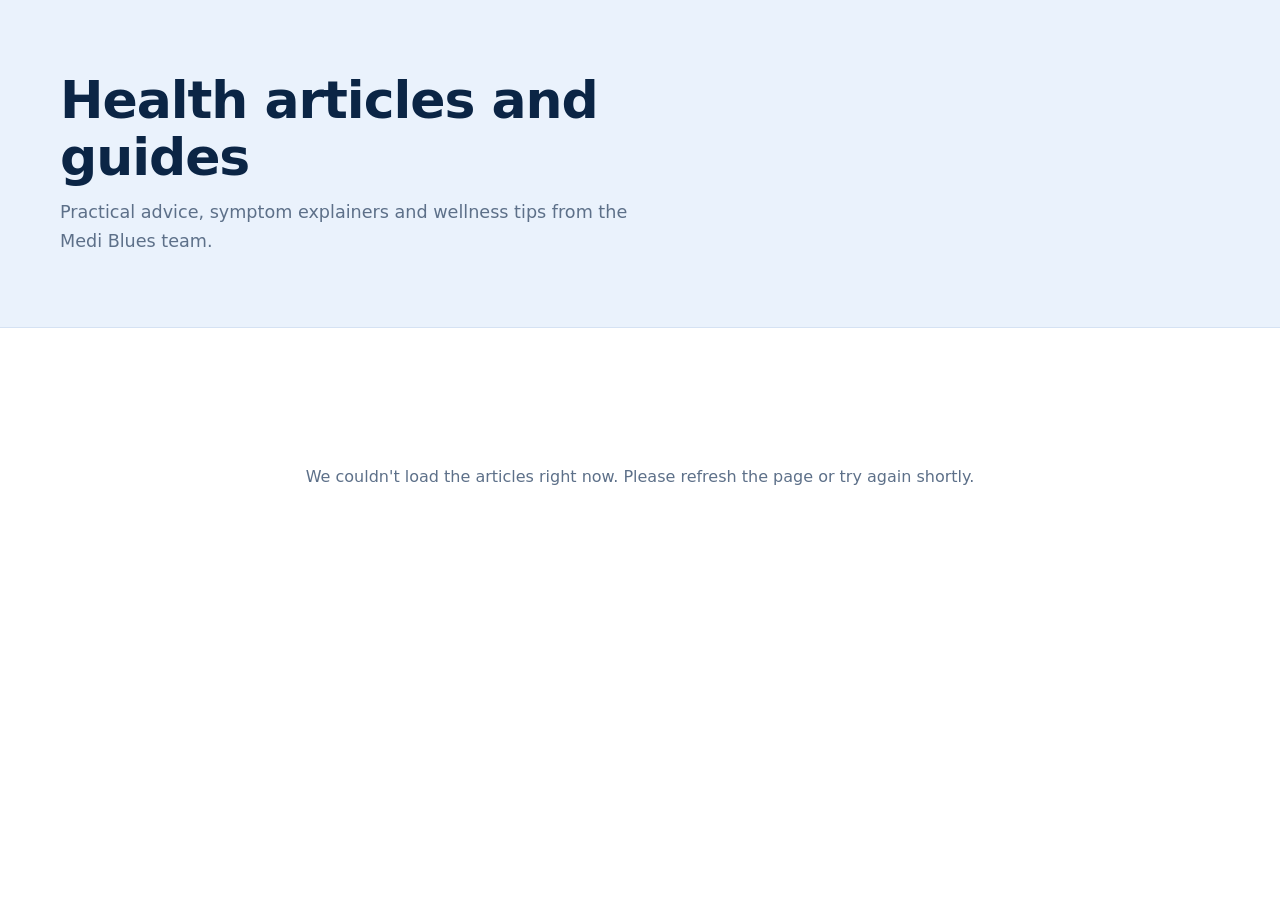
==== index.html @ 7e325fd8 "Rename index[1].html to index.html" ====
<!DOCTYPE html>
<html lang="en">
<head>
<meta charset="utf-8">
<meta name="viewport" content="width=device-width, initial-scale=1">
<title>Health Blog & Articles | Medi Blues</title>
<meta name="description" content="Health articles, medical tips and wellness guides from Medi Blues.">
<style>
  /* =====================================================================
     BRAND TOKENS - replace with the exact Medi Blues website colours.
     Everything on the page reads from these variables.
     ===================================================================== */
  :root {
    --mb-primary:      #1b5fc1;  /* main brand colour (links, tags, hover) */
    --mb-primary-dark: #134a9c;  /* darker shade of primary */
    --mb-heading:      #0b2545;  /* headings */
    --mb-text:         #23364d;  /* body text */
    --mb-muted:        #5d7089;  /* secondary text */
    --mb-tint:         #eaf2fc;  /* light background band, tag background */
    --mb-line:         #d5e2f3;  /* borders */
    --mb-accent:       #0f9d8a;  /* buttons */
    --mb-accent-dark:  #0b7d6d;
    --mb-radius: 14px;
    --mb-max: 1160px;
  }

  *, *::before, *::after { box-sizing: border-box; }
  body { margin: 0; font-family: system-ui, "Segoe UI", sans-serif; line-height: 1.6; }

  .mb-blog { color: var(--mb-text); font-family: inherit; }
  .mb-blog :focus-visible { outline: 3px solid var(--mb-accent); outline-offset: 3px; border-radius: 4px; }
  .mb-wrap { width: min(100% - 2.5rem, var(--mb-max)); margin-inline: auto; }

  .mb-hero { background: var(--mb-tint); border-bottom: 1px solid var(--mb-line); padding: clamp(2.5rem, 6vw, 4.5rem) 0; }
  .mb-hero h1 { margin: 0 0 .75rem; font-size: clamp(2rem, 5vw, 3.25rem); line-height: 1.1; color: var(--mb-heading); letter-spacing: -.02em; max-width: 18ch; }
  .mb-hero p { margin: 0; max-width: 52ch; color: var(--mb-muted); font-size: 1.1rem; }

  .mb-list { padding: clamp(2.5rem, 6vw, 4.5rem) 0; }
  .mb-grid { display: grid; gap: 1.75rem; grid-template-columns: repeat(3, 1fr); }

  .mb-card { position: relative; display: flex; flex-direction: column; background: #fff; border: 1px solid var(--mb-line);
             border-radius: var(--mb-radius); overflow: hidden; transition: border-color .15s, box-shadow .15s; }
  .mb-card:hover, .mb-card:focus-within { border-color: var(--mb-primary); box-shadow: 0 10px 28px rgba(27, 95, 193, .12); }
  .mb-media { aspect-ratio: 16 / 10; background: var(--mb-tint); overflow: hidden; }
  .mb-media img { width: 100%; height: 100%; object-fit: cover; display: block; }
  .mb-ph { width: 100%; height: 100%; background: linear-gradient(135deg, var(--mb-primary), var(--mb-primary-dark)); }
  .mb-body { display: flex; flex-direction: column; gap: .6rem; padding: 1.25rem 1.35rem 1.5rem; flex: 1; }
  .mb-meta { display: flex; flex-wrap: wrap; align-items: center; gap: .6rem; font-size: .85rem; color: var(--mb-muted); }
  .mb-tag { font-weight: 600; color: var(--mb-primary-dark); background: var(--mb-tint); padding: .2rem .7rem; border-radius: 999px; }
  .mb-card h2 { margin: 0; font-size: 1.2rem; line-height: 1.3; color: var(--mb-heading); }
  .mb-card p { margin: 0; color: var(--mb-muted); font-size: .97rem; display: -webkit-box; -webkit-line-clamp: 3; -webkit-box-orient: vertical; overflow: hidden; }
  .mb-read { margin-top: auto; padding-top: .5rem; font-weight: 600; color: var(--mb-primary); text-decoration: none; }
  .mb-read::after { content: ""; position: absolute; inset: 0; } /* whole card is clickable */
  .mb-read:hover { text-decoration: underline; }

  .mb-more { text-align: center; margin-top: 2.5rem; }
  .mb-btn { display: inline-block; padding: .75rem 1.6rem; border: 0; border-radius: 999px; background: var(--mb-accent); color: #fff;
            font: inherit; font-weight: 600; cursor: pointer; transition: background .15s; }
  .mb-btn:hover { background: var(--mb-accent-dark); }
  .mb-status { text-align: center; color: var(--mb-muted); padding: 3rem 0; }

  .mb-skel { border-radius: var(--mb-radius); height: 340px; background: linear-gradient(90deg, var(--mb-tint), #f6faff, var(--mb-tint)); background-size: 200% 100%; animation: mb-shimmer 1.4s infinite linear; }
  @keyframes mb-shimmer { to { background-position: -200% 0; } }

  @media (max-width: 960px) { .mb-grid { grid-template-columns: repeat(2, 1fr); } }
  @media (max-width: 600px) { .mb-grid { grid-template-columns: 1fr; } }
  @media (prefers-reduced-motion: reduce) { .mb-skel { animation: none; } .mb-card, .mb-btn { transition: none; } }
</style>
</head>
<body>

<!-- Site header goes here if you include one -->

<main class="mb-blog">
  <section class="mb-hero">
    <div class="mb-wrap">
      <h1>Health articles and guides</h1>
      <p>Practical advice, symptom explainers and wellness tips from the Medi Blues team.</p>
    </div>
  </section>

  <section class="mb-list" aria-label="Articles">
    <div class="mb-wrap">
      <div class="mb-grid" id="mb-grid" aria-live="polite"></div>
      <p class="mb-status" id="mb-status" hidden></p>
      <div class="mb-more" id="mb-more" hidden>
        <button class="mb-btn" id="mb-more-btn" type="button">Load more articles</button>
      </div>
    </div>
  </section>
</main>

<!-- Site footer goes here if you include one -->

<script>
(() => {
  /* ---------- Config ---------- */
  const DATA_URL    = "posts.json";            // edited from /admin/ - do not edit by hand
  const ARTICLE_URL = "article.html?post=";    // page that shows one article (not built yet)
  const PAGE_SIZE   = 9;

  const grid = document.getElementById("mb-grid");
  const status = document.getElementById("mb-status");
  const more = document.getElementById("mb-more");
  const moreBtn = document.getElementById("mb-more-btn");
  let posts = [], shown = 0;

  const esc = s => String(s ?? "").replace(/[&<>"']/g, c => ({ "&": "&amp;", "<": "&lt;", ">": "&gt;", '"': "&quot;", "'": "&#39;" }[c]));
  const slugify = s => String(s).toLowerCase().normalize("NFKD").replace(/[^\w\s-]/g, "").trim().replace(/[\s_]+/g, "-").replace(/-+/g, "-");
  const fmtDate = v => { const d = new Date(v); return isNaN(d) ? "" : d.toLocaleDateString("en-IN", { day: "numeric", month: "short", year: "numeric" }); };

  const card = p => `
    <article class="mb-card">
      <div class="mb-media">${p.image
        ? `<img src="${esc(p.image)}" alt="${esc(p.image_alt || "")}" loading="lazy">`
        : `<div class="mb-ph" aria-hidden="true"></div>`}</div>
      <div class="mb-body">
        <div class="mb-meta">
          <span class="mb-tag">${esc(p.category)}</span>
          <time datetime="${esc(p.date)}">${fmtDate(p.date)}</time>
        </div>
        <h2>${esc(p.title)}</h2>
        <p>${esc(p.excerpt)}</p>
        <a class="mb-read" href="${ARTICLE_URL}${encodeURIComponent(slugify(p.title))}" aria-label="Read article: ${esc(p.title)}">Read article</a>
      </div>
    </article>`;

  function render() {
    const next = posts.slice(shown, shown + PAGE_SIZE);
    grid.insertAdjacentHTML("beforeend", next.map(card).join(""));
    shown += next.length;
    more.hidden = shown >= posts.length;
  }

  async function init() {
    grid.innerHTML = '<div class="mb-skel"></div>'.repeat(6);
    try {
      const res = await fetch(DATA_URL, { cache: "no-cache" });
      if (!res.ok) throw new Error(res.status);
      const data = await res.json();
      const now = Date.now();
      posts = (data.posts || [])
        .filter(p => p.published !== false && (!p.date || new Date(p.date) <= now))
        .sort((a, b) => new Date(b.date) - new Date(a.date));
      grid.innerHTML = "";
      if (!posts.length) { status.textContent = "No articles yet. Please check back soon."; status.hidden = false; return; }
      render();
    } catch (e) {
      grid.innerHTML = "";
      status.textContent = "We couldn't load the articles right now. Please refresh the page or try again shortly.";
      status.hidden = false;
    }
  }

  moreBtn.addEventListener("click", render);
  init();
})();
</script>
</body>
</html>
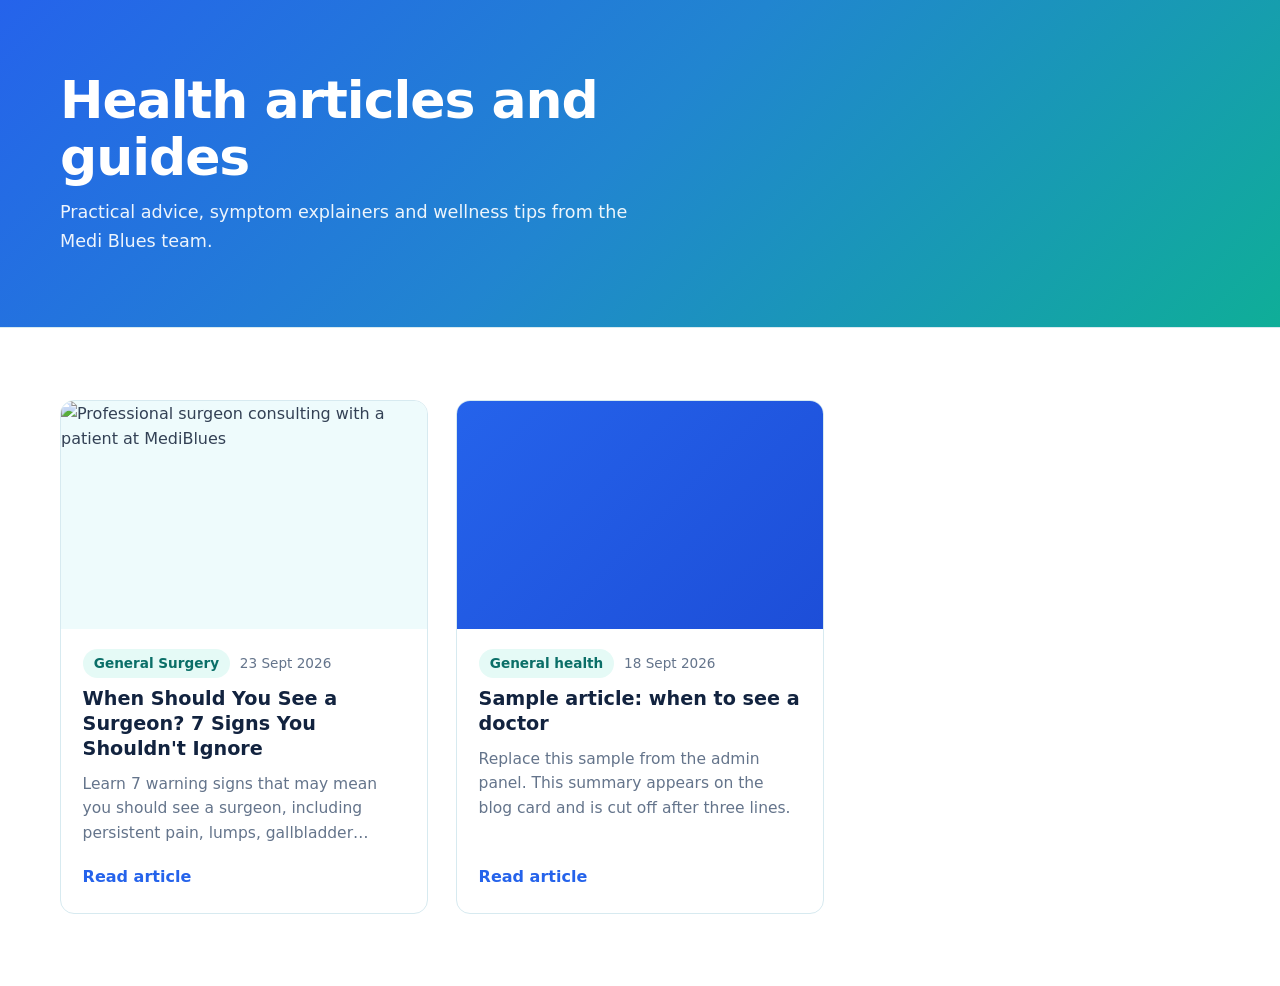
==== commit 9f6e6ffe: "Match blog colors to Medi Blues brand palette" ====
--- a/index.html
+++ b/index.html
@@ -11,15 +11,15 @@
      Everything on the page reads from these variables.
      ===================================================================== */
   :root {
-    --mb-primary:      #1b5fc1;  /* main brand colour (links, tags, hover) */
-    --mb-primary-dark: #134a9c;  /* darker shade of primary */
-    --mb-heading:      #0b2545;  /* headings */
-    --mb-text:         #23364d;  /* body text */
-    --mb-muted:        #5d7089;  /* secondary text */
-    --mb-tint:         #eaf2fc;  /* light background band, tag background */
-    --mb-line:         #d5e2f3;  /* borders */
-    --mb-accent:       #0f9d8a;  /* buttons */
-    --mb-accent-dark:  #0b7d6d;
+    --mb-primary:      #2563eb;  /* main brand colour (links, tags, hover) */
+    --mb-primary-dark: #1d4ed8;  /* darker shade of primary */
+    --mb-heading:      #12233f;  /* headings */
+    --mb-text:         #334155;  /* body text */
+    --mb-muted:        #64748b;  /* secondary text */
+    --mb-tint:         #eefbfc;  /* light background band, tag background */
+    --mb-line:         #d7eaf0;  /* borders */
+    --mb-accent:       #10b981;  /* buttons */
+    --mb-accent-dark:  #0f8f70;
     --mb-radius: 14px;
     --mb-max: 1160px;
   }
@@ -31,22 +31,22 @@
   .mb-blog :focus-visible { outline: 3px solid var(--mb-accent); outline-offset: 3px; border-radius: 4px; }
   .mb-wrap { width: min(100% - 2.5rem, var(--mb-max)); margin-inline: auto; }
 
-  .mb-hero { background: var(--mb-tint); border-bottom: 1px solid var(--mb-line); padding: clamp(2.5rem, 6vw, 4.5rem) 0; }
-  .mb-hero h1 { margin: 0 0 .75rem; font-size: clamp(2rem, 5vw, 3.25rem); line-height: 1.1; color: var(--mb-heading); letter-spacing: -.02em; max-width: 18ch; }
-  .mb-hero p { margin: 0; max-width: 52ch; color: var(--mb-muted); font-size: 1.1rem; }
+  .mb-hero { background: linear-gradient(135deg, #2563eb 0%, #2185d0 48%, #0fae98 100%); border-bottom: 1px solid var(--mb-line); padding: clamp(2.5rem, 6vw, 4.5rem) 0; }
+  .mb-hero h1 { margin: 0 0 .75rem; font-size: clamp(2rem, 5vw, 3.25rem); line-height: 1.1; color: #fff; letter-spacing: -.02em; max-width: 18ch; }
+  .mb-hero p { margin: 0; max-width: 52ch; color: rgba(255,255,255,.92); font-size: 1.1rem; }
 
   .mb-list { padding: clamp(2.5rem, 6vw, 4.5rem) 0; }
   .mb-grid { display: grid; gap: 1.75rem; grid-template-columns: repeat(3, 1fr); }
 
   .mb-card { position: relative; display: flex; flex-direction: column; background: #fff; border: 1px solid var(--mb-line);
              border-radius: var(--mb-radius); overflow: hidden; transition: border-color .15s, box-shadow .15s; }
-  .mb-card:hover, .mb-card:focus-within { border-color: var(--mb-primary); box-shadow: 0 10px 28px rgba(27, 95, 193, .12); }
+  .mb-card:hover, .mb-card:focus-within { border-color: var(--mb-primary); box-shadow: 0 10px 28px rgba(37, 99, 235, .14); }
   .mb-media { aspect-ratio: 16 / 10; background: var(--mb-tint); overflow: hidden; }
   .mb-media img { width: 100%; height: 100%; object-fit: cover; display: block; }
   .mb-ph { width: 100%; height: 100%; background: linear-gradient(135deg, var(--mb-primary), var(--mb-primary-dark)); }
   .mb-body { display: flex; flex-direction: column; gap: .6rem; padding: 1.25rem 1.35rem 1.5rem; flex: 1; }
   .mb-meta { display: flex; flex-wrap: wrap; align-items: center; gap: .6rem; font-size: .85rem; color: var(--mb-muted); }
-  .mb-tag { font-weight: 600; color: var(--mb-primary-dark); background: var(--mb-tint); padding: .2rem .7rem; border-radius: 999px; }
+  .mb-tag { font-weight: 600; color: #0b6f68; background: #e5faf6; padding: .2rem .7rem; border-radius: 999px; }
   .mb-card h2 { margin: 0; font-size: 1.2rem; line-height: 1.3; color: var(--mb-heading); }
   .mb-card p { margin: 0; color: var(--mb-muted); font-size: .97rem; display: -webkit-box; -webkit-line-clamp: 3; -webkit-box-orient: vertical; overflow: hidden; }
   .mb-read { margin-top: auto; padding-top: .5rem; font-weight: 600; color: var(--mb-primary); text-decoration: none; }
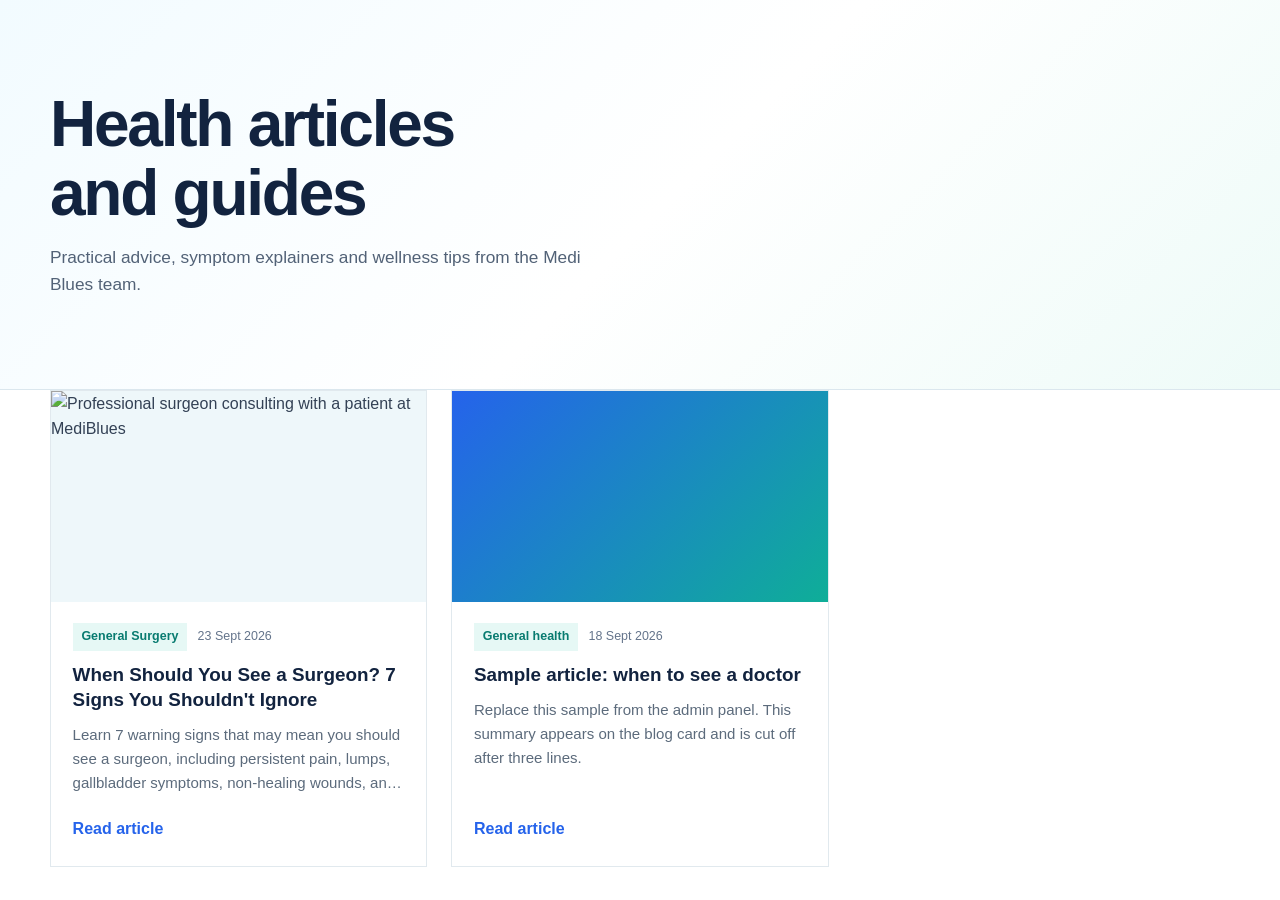
==== commit 5e3e784a: "Redesign blog listing with Medi Blues healthcare UX" ====
--- a/index.html
+++ b/index.html
@@ -6,65 +6,79 @@
 <title>Health Blog & Articles | Medi Blues</title>
 <meta name="description" content="Health articles, medical tips and wellness guides from Medi Blues.">
 <style>
-  /* =====================================================================
-     BRAND TOKENS - replace with the exact Medi Blues website colours.
-     Everything on the page reads from these variables.
-     ===================================================================== */
-  :root {
-    --mb-primary:      #2563eb;  /* main brand colour (links, tags, hover) */
-    --mb-primary-dark: #1d4ed8;  /* darker shade of primary */
-    --mb-heading:      #12233f;  /* headings */
-    --mb-text:         #334155;  /* body text */
-    --mb-muted:        #64748b;  /* secondary text */
-    --mb-tint:         #eefbfc;  /* light background band, tag background */
-    --mb-line:         #d7eaf0;  /* borders */
-    --mb-accent:       #10b981;  /* buttons */
-    --mb-accent-dark:  #0f8f70;
-    --mb-radius: 14px;
-    --mb-max: 1160px;
-  }
-
-  *, *::before, *::after { box-sizing: border-box; }
-  body { margin: 0; font-family: system-ui, "Segoe UI", sans-serif; line-height: 1.6; }
-
-  .mb-blog { color: var(--mb-text); font-family: inherit; }
-  .mb-blog :focus-visible { outline: 3px solid var(--mb-accent); outline-offset: 3px; border-radius: 4px; }
-  .mb-wrap { width: min(100% - 2.5rem, var(--mb-max)); margin-inline: auto; }
-
-  .mb-hero { background: linear-gradient(135deg, #2563eb 0%, #2185d0 48%, #0fae98 100%); border-bottom: 1px solid var(--mb-line); padding: clamp(2.5rem, 6vw, 4.5rem) 0; }
-  .mb-hero h1 { margin: 0 0 .75rem; font-size: clamp(2rem, 5vw, 3.25rem); line-height: 1.1; color: #fff; letter-spacing: -.02em; max-width: 18ch; }
-  .mb-hero p { margin: 0; max-width: 52ch; color: rgba(255,255,255,.92); font-size: 1.1rem; }
-
-  .mb-list { padding: clamp(2.5rem, 6vw, 4.5rem) 0; }
-  .mb-grid { display: grid; gap: 1.75rem; grid-template-columns: repeat(3, 1fr); }
-
-  .mb-card { position: relative; display: flex; flex-direction: column; background: #fff; border: 1px solid var(--mb-line);
-             border-radius: var(--mb-radius); overflow: hidden; transition: border-color .15s, box-shadow .15s; }
-  .mb-card:hover, .mb-card:focus-within { border-color: var(--mb-primary); box-shadow: 0 10px 28px rgba(37, 99, 235, .14); }
-  .mb-media { aspect-ratio: 16 / 10; background: var(--mb-tint); overflow: hidden; }
-  .mb-media img { width: 100%; height: 100%; object-fit: cover; display: block; }
-  .mb-ph { width: 100%; height: 100%; background: linear-gradient(135deg, var(--mb-primary), var(--mb-primary-dark)); }
-  .mb-body { display: flex; flex-direction: column; gap: .6rem; padding: 1.25rem 1.35rem 1.5rem; flex: 1; }
-  .mb-meta { display: flex; flex-wrap: wrap; align-items: center; gap: .6rem; font-size: .85rem; color: var(--mb-muted); }
-  .mb-tag { font-weight: 600; color: #0b6f68; background: #e5faf6; padding: .2rem .7rem; border-radius: 999px; }
-  .mb-card h2 { margin: 0; font-size: 1.2rem; line-height: 1.3; color: var(--mb-heading); }
-  .mb-card p { margin: 0; color: var(--mb-muted); font-size: .97rem; display: -webkit-box; -webkit-line-clamp: 3; -webkit-box-orient: vertical; overflow: hidden; }
-  .mb-read { margin-top: auto; padding-top: .5rem; font-weight: 600; color: var(--mb-primary); text-decoration: none; }
-  .mb-read::after { content: ""; position: absolute; inset: 0; } /* whole card is clickable */
-  .mb-read:hover { text-decoration: underline; }
-
-  .mb-more { text-align: center; margin-top: 2.5rem; }
-  .mb-btn { display: inline-block; padding: .75rem 1.6rem; border: 0; border-radius: 999px; background: var(--mb-accent); color: #fff;
-            font: inherit; font-weight: 600; cursor: pointer; transition: background .15s; }
-  .mb-btn:hover { background: var(--mb-accent-dark); }
-  .mb-status { text-align: center; color: var(--mb-muted); padding: 3rem 0; }
-
-  .mb-skel { border-radius: var(--mb-radius); height: 340px; background: linear-gradient(90deg, var(--mb-tint), #f6faff, var(--mb-tint)); background-size: 200% 100%; animation: mb-shimmer 1.4s infinite linear; }
-  @keyframes mb-shimmer { to { background-position: -200% 0; } }
-
-  @media (max-width: 960px) { .mb-grid { grid-template-columns: repeat(2, 1fr); } }
-  @media (max-width: 600px) { .mb-grid { grid-template-columns: 1fr; } }
-  @media (prefers-reduced-motion: reduce) { .mb-skel { animation: none; } .mb-card, .mb-btn { transition: none; } }
+:root{
+  --mb-primary:#2563eb;--mb-primary-dark:#1d4ed8;--mb-teal:#0fae98;
+  --mb-heading:#12233f;--mb-text:#334155;--mb-muted:#64748b;
+  --mb-tint:#f3fafc;--mb-line:#dbe7ee;--mb-accent:#10b981;
+  --mb-max:1180px;--mb-radius:8px;
+}
+*,*::before,*::after{box-sizing:border-box}
+html{scroll-behavior:smooth}
+body{margin:0;font-family:Arial,"Segoe UI",sans-serif;line-height:1.6;color:var(--mb-text);background:#fff}
+.mb-blog{min-height:100vh}
+.mb-wrap{width:min(100% - 2rem,var(--mb-max));margin-inline:auto}
+.mb-header{position:sticky;top:0;z-index:20;background:#fff;border-bottom:1px solid #e6edf2}
+.mb-header-inner{min-height:76px;display:flex;align-items:center;justify-content:space-between;gap:2rem}
+.mb-brand{display:flex;align-items:center;gap:.75rem;text-decoration:none;color:var(--mb-heading)}
+.mb-brand-mark{width:42px;height:42px;border-radius:5px;background:linear-gradient(135deg,var(--mb-primary),var(--mb-teal));display:grid;place-items:center;color:#fff;font-size:1rem;font-weight:800}
+.mb-brand-name{font-size:1.18rem;font-weight:800;letter-spacing:.02em}
+.mb-brand-tag{display:block;font-size:.55rem;letter-spacing:.16em;color:var(--mb-teal);font-weight:700;margin-top:-2px}
+.mb-nav{display:flex;align-items:center;gap:1.7rem}
+.mb-nav a{color:#172033;text-decoration:none;font-weight:600;font-size:.94rem}
+.mb-nav a:hover{color:var(--mb-primary)}
+.mb-appointment{background:var(--mb-primary);color:#fff!important;padding:.72rem 1.15rem;border-radius:4px;box-shadow:0 5px 14px rgba(37,99,235,.18)}
+.mb-menu{display:none;border:0;background:none;font-size:1.5rem;color:var(--mb-heading)}
+.mb-hero{background:linear-gradient(135deg,#f2fbff 0%,#fff 52%,#eefbf8 100%);border-bottom:1px solid var(--mb-line);padding:clamp(3.5rem,7vw,6.5rem) 0}
+.mb-hero-grid{display:grid;grid-template-columns:1.1fr .9fr;gap:4rem;align-items:center}
+.mb-eyebrow{display:inline-block;color:var(--mb-primary);font-weight:800;font-size:.78rem;letter-spacing:.12em;text-transform:uppercase;margin-bottom:1rem}
+.mb-hero h1{margin:0 0 1rem;font-size:clamp(2.4rem,5vw,4.2rem);line-height:1.08;color:var(--mb-heading);letter-spacing:-.035em;max-width:14ch}
+.mb-hero p{margin:0;max-width:58ch;color:#526277;font-size:1.08rem}
+.mb-search-panel{background:#fff;border:1px solid var(--mb-line);padding:1.35rem;box-shadow:0 16px 40px rgba(24,65,90,.09)}
+.mb-search-title{font-size:1rem;font-weight:800;color:var(--mb-heading);margin-bottom:.7rem}
+.mb-search-box{display:flex;align-items:center;border:1px solid #cbd8e1;min-height:50px;padding:0 .9rem;color:#7a8998}
+.mb-search-icon{font-size:1.15rem;margin-right:.6rem}
+.mb-search-text{font-size:.94rem}
+.mb-search-links{display:flex;flex-wrap:wrap;gap:.6rem;margin-top:.9rem}
+.mb-search-links span{font-size:.78rem;color:var(--mb-primary);background:#eef5ff;padding:.35rem .55rem}
+.mb-content{padding:4rem 0 5rem}
+.mb-section-head{display:flex;align-items:end;justify-content:space-between;gap:1rem;margin-bottom:1.5rem}
+.mb-section-kicker{color:var(--mb-teal);font-weight:800;font-size:.75rem;text-transform:uppercase;letter-spacing:.1em}
+.mb-section-title{margin:.2rem 0 0;color:var(--mb-heading);font-size:1.8rem;line-height:1.2}
+.mb-grid{display:grid;grid-template-columns:repeat(3,1fr);gap:1.5rem}
+.mb-card{position:relative;display:flex;flex-direction:column;background:#fff;border:1px solid #e1e9ee;overflow:hidden;transition:transform .18s,box-shadow .18s,border-color .18s}
+.mb-card:hover,.mb-card:focus-within{transform:translateY(-3px);border-color:#b9d3e5;box-shadow:0 12px 30px rgba(24,65,90,.10)}
+.mb-media{aspect-ratio:16/9;background:#eef7fa;overflow:hidden}
+.mb-media img{width:100%;height:100%;object-fit:cover;display:block}
+.mb-ph{width:100%;height:100%;background:linear-gradient(135deg,var(--mb-primary),var(--mb-teal))}
+.mb-body{display:flex;flex-direction:column;gap:.65rem;padding:1.35rem 1.35rem 1.5rem;flex:1}
+.mb-meta{display:flex;flex-wrap:wrap;align-items:center;gap:.65rem;font-size:.78rem;color:var(--mb-muted)}
+.mb-tag{font-weight:800;color:#087b70;background:#e6f8f5;padding:.25rem .55rem}
+.mb-card h2{margin:0;font-size:1.18rem;line-height:1.35;color:var(--mb-heading)}
+.mb-card p{margin:0;color:#5c6b7c;font-size:.94rem;display:-webkit-box;-webkit-line-clamp:3;-webkit-box-orient:vertical;overflow:hidden}
+.mb-read{margin-top:auto;padding-top:.65rem;font-weight:800;color:var(--mb-primary);text-decoration:none}
+.mb-read::after{content:"";position:absolute;inset:0}
+.mb-read:hover{text-decoration:underline}
+.mb-more{text-align:center;margin-top:2.5rem}
+.mb-btn{display:inline-block;padding:.72rem 1.45rem;border:1px solid var(--mb-primary);border-radius:3px;background:#fff;color:var(--mb-primary);font:inherit;font-weight:700;cursor:pointer}
+.mb-btn:hover{background:var(--mb-primary);color:#fff}
+.mb-status{text-align:center;color:var(--mb-muted);padding:3rem 0}
+.mb-trust{background:#f5fafb;border-top:1px solid var(--mb-line);border-bottom:1px solid var(--mb-line);padding:2.5rem 0}
+.mb-trust-grid{display:grid;grid-template-columns:repeat(3,1fr);gap:2rem}
+.mb-trust-item{padding-right:2rem;border-right:1px solid var(--mb-line)}
+.mb-trust-item:last-child{border-right:0}
+.mb-trust-item strong{display:block;color:var(--mb-heading);font-size:1rem;margin-bottom:.3rem}
+.mb-trust-item span{font-size:.9rem;color:var(--mb-muted)}
+.mb-footer{background:#10263d;color:#dce8f1;padding:3rem 0 1.3rem}
+.mb-footer-grid{display:grid;grid-template-columns:1.4fr 1fr 1fr;gap:3rem}
+.mb-footer h3{color:#fff;font-size:1rem;margin:0 0 .8rem}
+.mb-footer p,.mb-footer a{font-size:.88rem;color:#b8c9d6;text-decoration:none}
+.mb-footer a{display:block;margin:.35rem 0}
+.mb-footer-bottom{border-top:1px solid rgba(255,255,255,.12);margin-top:2rem;padding-top:1rem;text-align:center;font-size:.78rem;color:#9eb2c1}
+.mb-skel{height:330px;background:linear-gradient(90deg,#f1f7fa,#fff,#f1f7fa);background-size:200% 100%;animation:mb-shimmer 1.4s infinite linear}
+@keyframes mb-shimmer{to{background-position:-200% 0}}
+@media(max-width:900px){.mb-nav{gap:.8rem}.mb-hero-grid{grid-template-columns:1fr}.mb-grid{grid-template-columns:repeat(2,1fr)}.mb-trust-grid{grid-template-columns:1fr}.mb-trust-item{border-right:0;border-bottom:1px solid var(--mb-line);padding:0 0 1rem}.mb-trust-item:last-child{border-bottom:0}.mb-footer-grid{grid-template-columns:1fr 1fr}}
+@media(max-width:650px){.mb-header-inner{min-height:66px}.mb-nav{display:none}.mb-menu{display:block}.mb-grid{grid-template-columns:1fr}.mb-footer-grid{grid-template-columns:1fr}.mb-hero{padding:3rem 0}.mb-content{padding:3rem 0}.mb-section-head{display:block}}
+@media(prefers-reduced-motion:reduce){html{scroll-behavior:auto}.mb-card{transition:none}.mb-skel{animation:none}}
 </style>
 </head>
 <body>
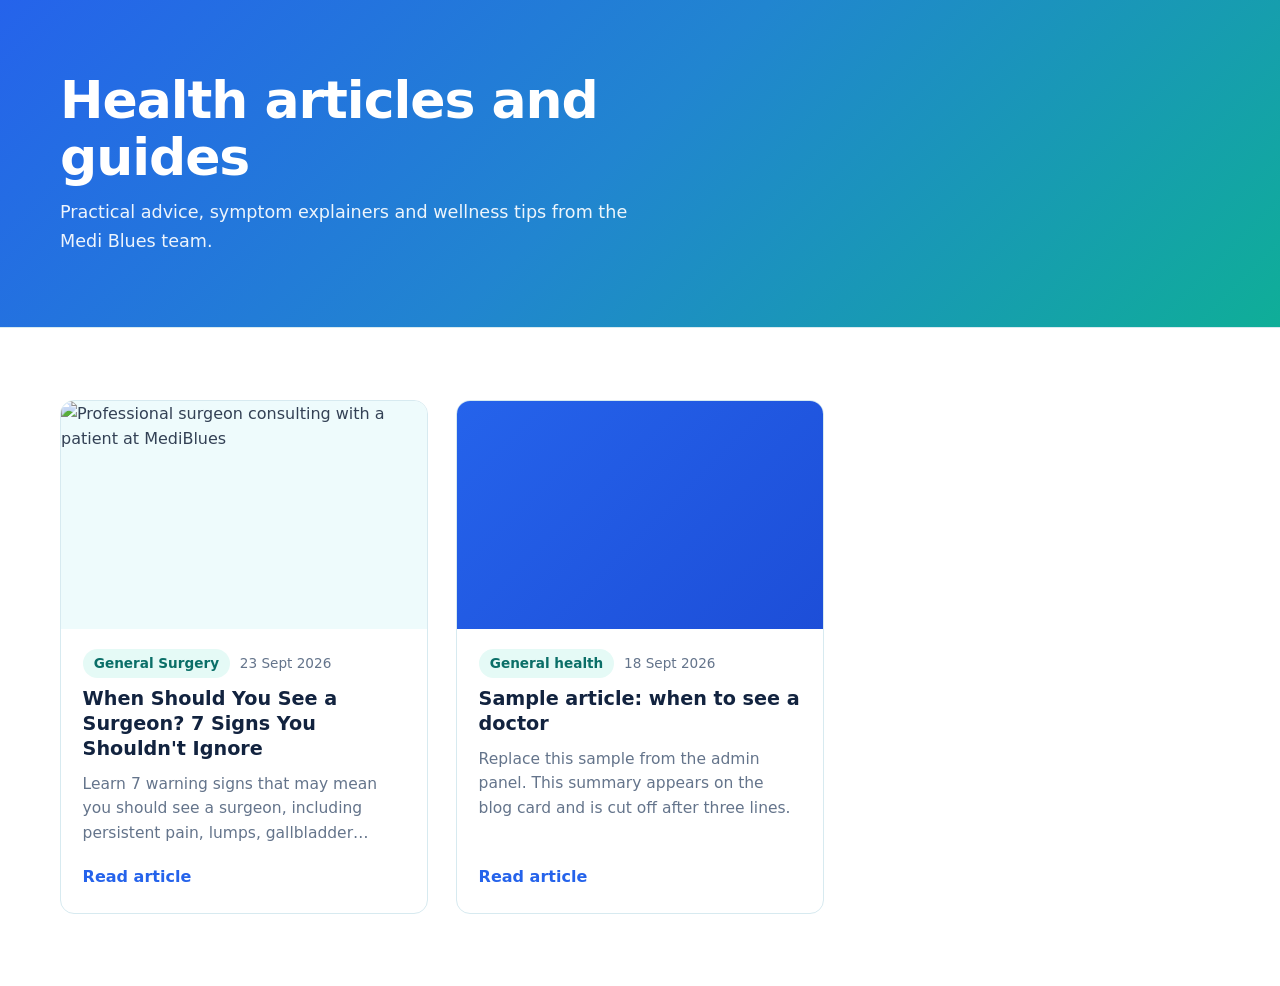
==== commit 1765c5ff: "Revert "Medi Blues blog — healthcare UI/UX redesign"" ====
--- a/index.html
+++ b/index.html
@@ -6,79 +6,65 @@
 <title>Health Blog & Articles | Medi Blues</title>
 <meta name="description" content="Health articles, medical tips and wellness guides from Medi Blues.">
 <style>
-:root{
-  --mb-primary:#2563eb;--mb-primary-dark:#1d4ed8;--mb-teal:#0fae98;
-  --mb-heading:#12233f;--mb-text:#334155;--mb-muted:#64748b;
-  --mb-tint:#f3fafc;--mb-line:#dbe7ee;--mb-accent:#10b981;
-  --mb-max:1180px;--mb-radius:8px;
-}
-*,*::before,*::after{box-sizing:border-box}
-html{scroll-behavior:smooth}
-body{margin:0;font-family:Arial,"Segoe UI",sans-serif;line-height:1.6;color:var(--mb-text);background:#fff}
-.mb-blog{min-height:100vh}
-.mb-wrap{width:min(100% - 2rem,var(--mb-max));margin-inline:auto}
-.mb-header{position:sticky;top:0;z-index:20;background:#fff;border-bottom:1px solid #e6edf2}
-.mb-header-inner{min-height:76px;display:flex;align-items:center;justify-content:space-between;gap:2rem}
-.mb-brand{display:flex;align-items:center;gap:.75rem;text-decoration:none;color:var(--mb-heading)}
-.mb-brand-mark{width:42px;height:42px;border-radius:5px;background:linear-gradient(135deg,var(--mb-primary),var(--mb-teal));display:grid;place-items:center;color:#fff;font-size:1rem;font-weight:800}
-.mb-brand-name{font-size:1.18rem;font-weight:800;letter-spacing:.02em}
-.mb-brand-tag{display:block;font-size:.55rem;letter-spacing:.16em;color:var(--mb-teal);font-weight:700;margin-top:-2px}
-.mb-nav{display:flex;align-items:center;gap:1.7rem}
-.mb-nav a{color:#172033;text-decoration:none;font-weight:600;font-size:.94rem}
-.mb-nav a:hover{color:var(--mb-primary)}
-.mb-appointment{background:var(--mb-primary);color:#fff!important;padding:.72rem 1.15rem;border-radius:4px;box-shadow:0 5px 14px rgba(37,99,235,.18)}
-.mb-menu{display:none;border:0;background:none;font-size:1.5rem;color:var(--mb-heading)}
-.mb-hero{background:linear-gradient(135deg,#f2fbff 0%,#fff 52%,#eefbf8 100%);border-bottom:1px solid var(--mb-line);padding:clamp(3.5rem,7vw,6.5rem) 0}
-.mb-hero-grid{display:grid;grid-template-columns:1.1fr .9fr;gap:4rem;align-items:center}
-.mb-eyebrow{display:inline-block;color:var(--mb-primary);font-weight:800;font-size:.78rem;letter-spacing:.12em;text-transform:uppercase;margin-bottom:1rem}
-.mb-hero h1{margin:0 0 1rem;font-size:clamp(2.4rem,5vw,4.2rem);line-height:1.08;color:var(--mb-heading);letter-spacing:-.035em;max-width:14ch}
-.mb-hero p{margin:0;max-width:58ch;color:#526277;font-size:1.08rem}
-.mb-search-panel{background:#fff;border:1px solid var(--mb-line);padding:1.35rem;box-shadow:0 16px 40px rgba(24,65,90,.09)}
-.mb-search-title{font-size:1rem;font-weight:800;color:var(--mb-heading);margin-bottom:.7rem}
-.mb-search-box{display:flex;align-items:center;border:1px solid #cbd8e1;min-height:50px;padding:0 .9rem;color:#7a8998}
-.mb-search-icon{font-size:1.15rem;margin-right:.6rem}
-.mb-search-text{font-size:.94rem}
-.mb-search-links{display:flex;flex-wrap:wrap;gap:.6rem;margin-top:.9rem}
-.mb-search-links span{font-size:.78rem;color:var(--mb-primary);background:#eef5ff;padding:.35rem .55rem}
-.mb-content{padding:4rem 0 5rem}
-.mb-section-head{display:flex;align-items:end;justify-content:space-between;gap:1rem;margin-bottom:1.5rem}
-.mb-section-kicker{color:var(--mb-teal);font-weight:800;font-size:.75rem;text-transform:uppercase;letter-spacing:.1em}
-.mb-section-title{margin:.2rem 0 0;color:var(--mb-heading);font-size:1.8rem;line-height:1.2}
-.mb-grid{display:grid;grid-template-columns:repeat(3,1fr);gap:1.5rem}
-.mb-card{position:relative;display:flex;flex-direction:column;background:#fff;border:1px solid #e1e9ee;overflow:hidden;transition:transform .18s,box-shadow .18s,border-color .18s}
-.mb-card:hover,.mb-card:focus-within{transform:translateY(-3px);border-color:#b9d3e5;box-shadow:0 12px 30px rgba(24,65,90,.10)}
-.mb-media{aspect-ratio:16/9;background:#eef7fa;overflow:hidden}
-.mb-media img{width:100%;height:100%;object-fit:cover;display:block}
-.mb-ph{width:100%;height:100%;background:linear-gradient(135deg,var(--mb-primary),var(--mb-teal))}
-.mb-body{display:flex;flex-direction:column;gap:.65rem;padding:1.35rem 1.35rem 1.5rem;flex:1}
-.mb-meta{display:flex;flex-wrap:wrap;align-items:center;gap:.65rem;font-size:.78rem;color:var(--mb-muted)}
-.mb-tag{font-weight:800;color:#087b70;background:#e6f8f5;padding:.25rem .55rem}
-.mb-card h2{margin:0;font-size:1.18rem;line-height:1.35;color:var(--mb-heading)}
-.mb-card p{margin:0;color:#5c6b7c;font-size:.94rem;display:-webkit-box;-webkit-line-clamp:3;-webkit-box-orient:vertical;overflow:hidden}
-.mb-read{margin-top:auto;padding-top:.65rem;font-weight:800;color:var(--mb-primary);text-decoration:none}
-.mb-read::after{content:"";position:absolute;inset:0}
-.mb-read:hover{text-decoration:underline}
-.mb-more{text-align:center;margin-top:2.5rem}
-.mb-btn{display:inline-block;padding:.72rem 1.45rem;border:1px solid var(--mb-primary);border-radius:3px;background:#fff;color:var(--mb-primary);font:inherit;font-weight:700;cursor:pointer}
-.mb-btn:hover{background:var(--mb-primary);color:#fff}
-.mb-status{text-align:center;color:var(--mb-muted);padding:3rem 0}
-.mb-trust{background:#f5fafb;border-top:1px solid var(--mb-line);border-bottom:1px solid var(--mb-line);padding:2.5rem 0}
-.mb-trust-grid{display:grid;grid-template-columns:repeat(3,1fr);gap:2rem}
-.mb-trust-item{padding-right:2rem;border-right:1px solid var(--mb-line)}
-.mb-trust-item:last-child{border-right:0}
-.mb-trust-item strong{display:block;color:var(--mb-heading);font-size:1rem;margin-bottom:.3rem}
-.mb-trust-item span{font-size:.9rem;color:var(--mb-muted)}
-.mb-footer{background:#10263d;color:#dce8f1;padding:3rem 0 1.3rem}
-.mb-footer-grid{display:grid;grid-template-columns:1.4fr 1fr 1fr;gap:3rem}
-.mb-footer h3{color:#fff;font-size:1rem;margin:0 0 .8rem}
-.mb-footer p,.mb-footer a{font-size:.88rem;color:#b8c9d6;text-decoration:none}
-.mb-footer a{display:block;margin:.35rem 0}
-.mb-footer-bottom{border-top:1px solid rgba(255,255,255,.12);margin-top:2rem;padding-top:1rem;text-align:center;font-size:.78rem;color:#9eb2c1}
-.mb-skel{height:330px;background:linear-gradient(90deg,#f1f7fa,#fff,#f1f7fa);background-size:200% 100%;animation:mb-shimmer 1.4s infinite linear}
-@keyframes mb-shimmer{to{background-position:-200% 0}}
-@media(max-width:900px){.mb-nav{gap:.8rem}.mb-hero-grid{grid-template-columns:1fr}.mb-grid{grid-template-columns:repeat(2,1fr)}.mb-trust-grid{grid-template-columns:1fr}.mb-trust-item{border-right:0;border-bottom:1px solid var(--mb-line);padding:0 0 1rem}.mb-trust-item:last-child{border-bottom:0}.mb-footer-grid{grid-template-columns:1fr 1fr}}
-@media(max-width:650px){.mb-header-inner{min-height:66px}.mb-nav{display:none}.mb-menu{display:block}.mb-grid{grid-template-columns:1fr}.mb-footer-grid{grid-template-columns:1fr}.mb-hero{padding:3rem 0}.mb-content{padding:3rem 0}.mb-section-head{display:block}}
-@media(prefers-reduced-motion:reduce){html{scroll-behavior:auto}.mb-card{transition:none}.mb-skel{animation:none}}
+  /* =====================================================================
+     BRAND TOKENS - replace with the exact Medi Blues website colours.
+     Everything on the page reads from these variables.
+     ===================================================================== */
+  :root {
+    --mb-primary:      #2563eb;  /* main brand colour (links, tags, hover) */
+    --mb-primary-dark: #1d4ed8;  /* darker shade of primary */
+    --mb-heading:      #12233f;  /* headings */
+    --mb-text:         #334155;  /* body text */
+    --mb-muted:        #64748b;  /* secondary text */
+    --mb-tint:         #eefbfc;  /* light background band, tag background */
+    --mb-line:         #d7eaf0;  /* borders */
+    --mb-accent:       #10b981;  /* buttons */
+    --mb-accent-dark:  #0f8f70;
+    --mb-radius: 14px;
+    --mb-max: 1160px;
+  }
+
+  *, *::before, *::after { box-sizing: border-box; }
+  body { margin: 0; font-family: system-ui, "Segoe UI", sans-serif; line-height: 1.6; }
+
+  .mb-blog { color: var(--mb-text); font-family: inherit; }
+  .mb-blog :focus-visible { outline: 3px solid var(--mb-accent); outline-offset: 3px; border-radius: 4px; }
+  .mb-wrap { width: min(100% - 2.5rem, var(--mb-max)); margin-inline: auto; }
+
+  .mb-hero { background: linear-gradient(135deg, #2563eb 0%, #2185d0 48%, #0fae98 100%); border-bottom: 1px solid var(--mb-line); padding: clamp(2.5rem, 6vw, 4.5rem) 0; }
+  .mb-hero h1 { margin: 0 0 .75rem; font-size: clamp(2rem, 5vw, 3.25rem); line-height: 1.1; color: #fff; letter-spacing: -.02em; max-width: 18ch; }
+  .mb-hero p { margin: 0; max-width: 52ch; color: rgba(255,255,255,.92); font-size: 1.1rem; }
+
+  .mb-list { padding: clamp(2.5rem, 6vw, 4.5rem) 0; }
+  .mb-grid { display: grid; gap: 1.75rem; grid-template-columns: repeat(3, 1fr); }
+
+  .mb-card { position: relative; display: flex; flex-direction: column; background: #fff; border: 1px solid var(--mb-line);
+             border-radius: var(--mb-radius); overflow: hidden; transition: border-color .15s, box-shadow .15s; }
+  .mb-card:hover, .mb-card:focus-within { border-color: var(--mb-primary); box-shadow: 0 10px 28px rgba(37, 99, 235, .14); }
+  .mb-media { aspect-ratio: 16 / 10; background: var(--mb-tint); overflow: hidden; }
+  .mb-media img { width: 100%; height: 100%; object-fit: cover; display: block; }
+  .mb-ph { width: 100%; height: 100%; background: linear-gradient(135deg, var(--mb-primary), var(--mb-primary-dark)); }
+  .mb-body { display: flex; flex-direction: column; gap: .6rem; padding: 1.25rem 1.35rem 1.5rem; flex: 1; }
+  .mb-meta { display: flex; flex-wrap: wrap; align-items: center; gap: .6rem; font-size: .85rem; color: var(--mb-muted); }
+  .mb-tag { font-weight: 600; color: #0b6f68; background: #e5faf6; padding: .2rem .7rem; border-radius: 999px; }
+  .mb-card h2 { margin: 0; font-size: 1.2rem; line-height: 1.3; color: var(--mb-heading); }
+  .mb-card p { margin: 0; color: var(--mb-muted); font-size: .97rem; display: -webkit-box; -webkit-line-clamp: 3; -webkit-box-orient: vertical; overflow: hidden; }
+  .mb-read { margin-top: auto; padding-top: .5rem; font-weight: 600; color: var(--mb-primary); text-decoration: none; }
+  .mb-read::after { content: ""; position: absolute; inset: 0; } /* whole card is clickable */
+  .mb-read:hover { text-decoration: underline; }
+
+  .mb-more { text-align: center; margin-top: 2.5rem; }
+  .mb-btn { display: inline-block; padding: .75rem 1.6rem; border: 0; border-radius: 999px; background: var(--mb-accent); color: #fff;
+            font: inherit; font-weight: 600; cursor: pointer; transition: background .15s; }
+  .mb-btn:hover { background: var(--mb-accent-dark); }
+  .mb-status { text-align: center; color: var(--mb-muted); padding: 3rem 0; }
+
+  .mb-skel { border-radius: var(--mb-radius); height: 340px; background: linear-gradient(90deg, var(--mb-tint), #f6faff, var(--mb-tint)); background-size: 200% 100%; animation: mb-shimmer 1.4s infinite linear; }
+  @keyframes mb-shimmer { to { background-position: -200% 0; } }
+
+  @media (max-width: 960px) { .mb-grid { grid-template-columns: repeat(2, 1fr); } }
+  @media (max-width: 600px) { .mb-grid { grid-template-columns: 1fr; } }
+  @media (prefers-reduced-motion: reduce) { .mb-skel { animation: none; } .mb-card, .mb-btn { transition: none; } }
 </style>
 </head>
 <body>
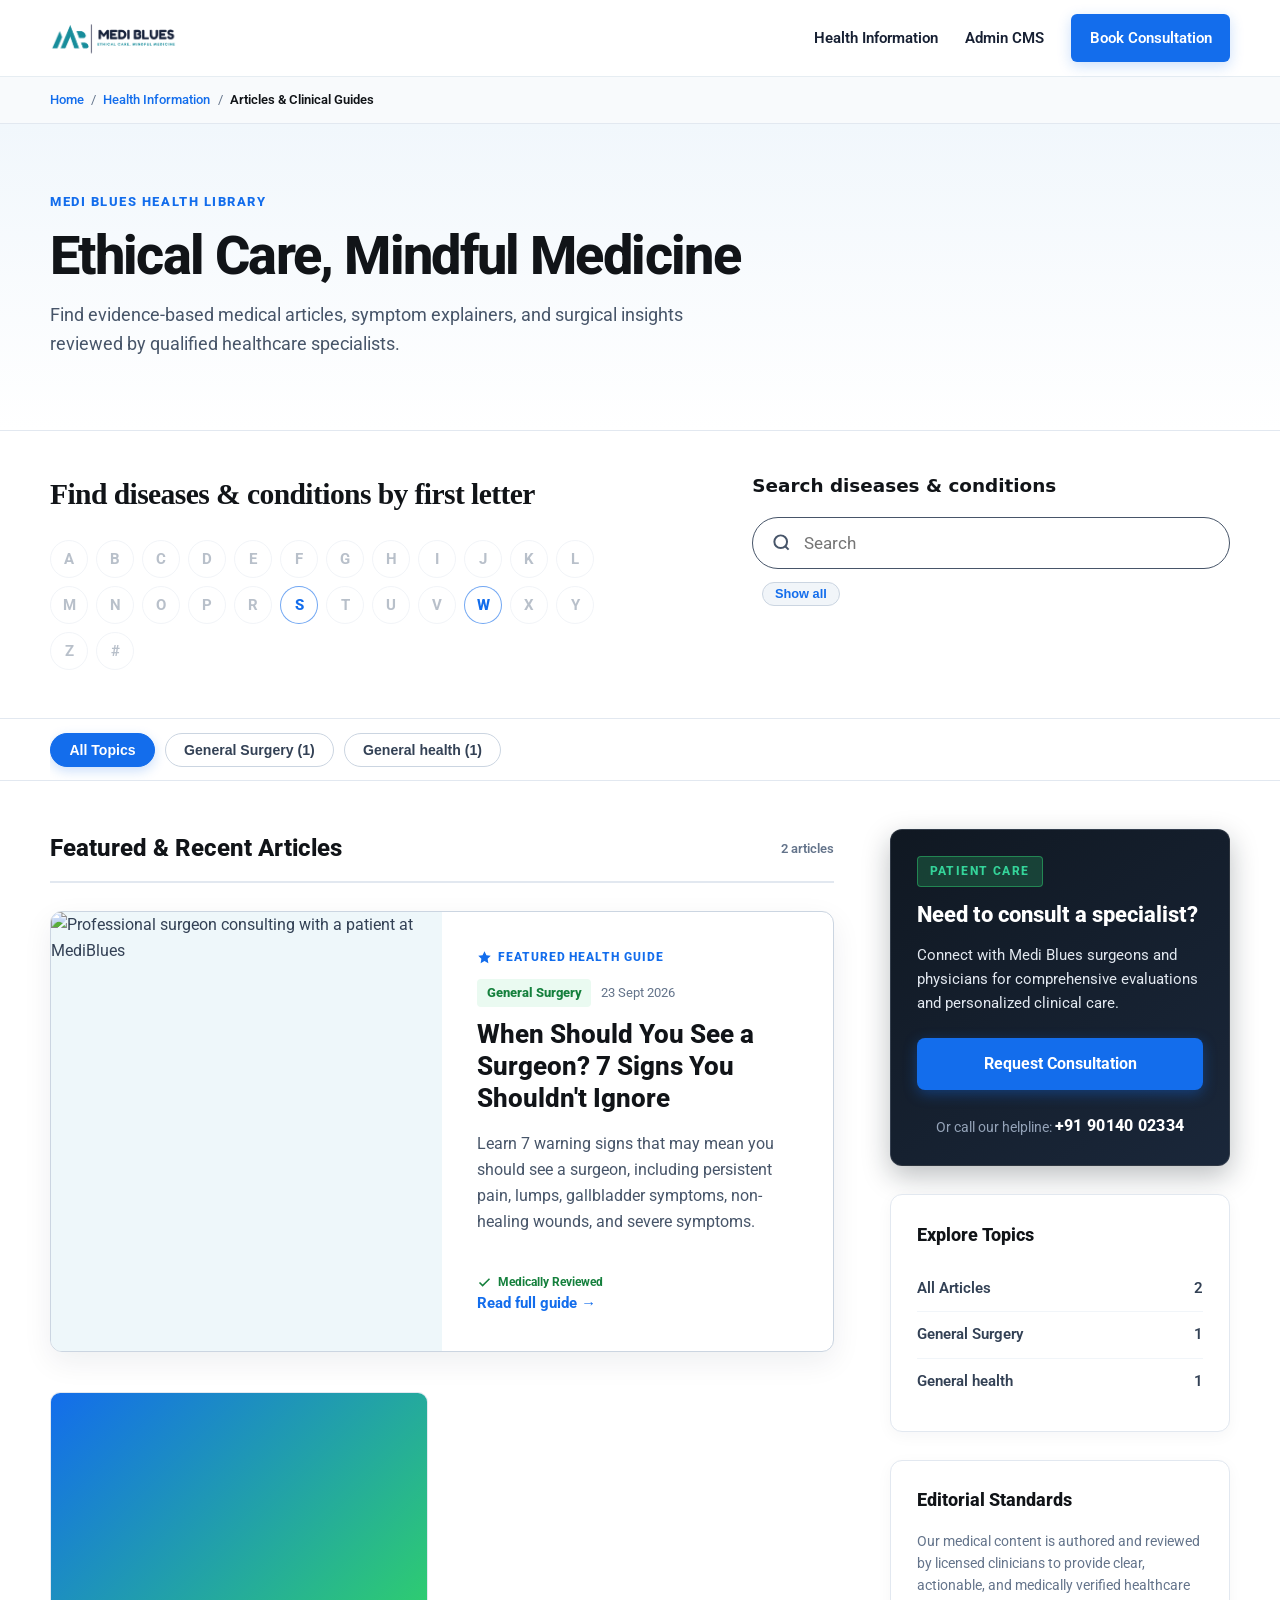
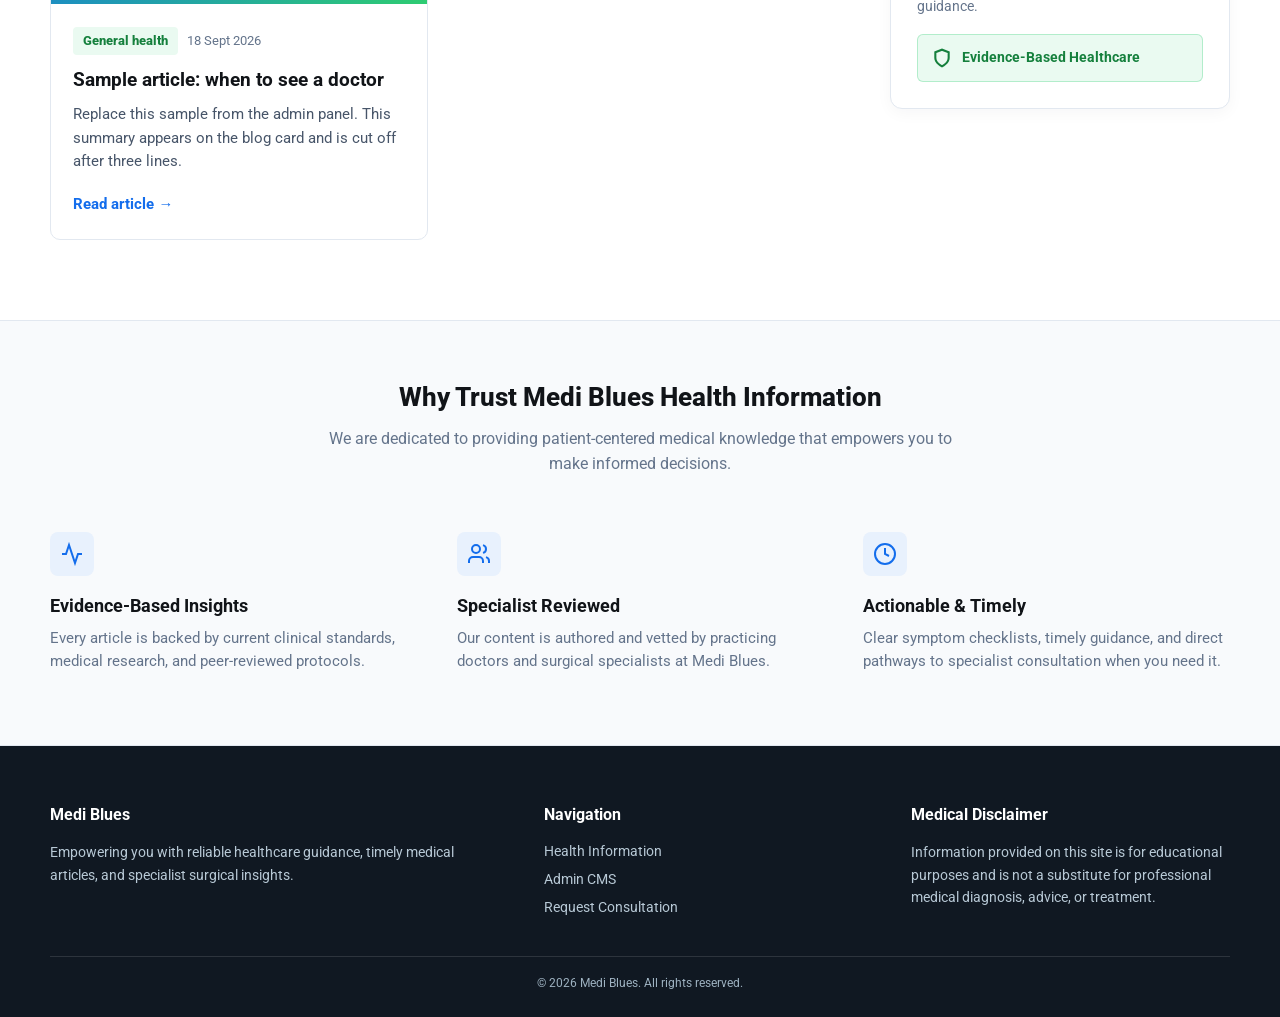
==== commit 65d6b8e1: "Add image file uploader to admin panel and modular design updates" ====
--- a/index.html
+++ b/index.html
@@ -1,160 +1,274 @@
 <!DOCTYPE html>
 <html lang="en">
+
 <head>
-<meta charset="utf-8">
-<meta name="viewport" content="width=device-width, initial-scale=1">
-<title>Health Blog & Articles | Medi Blues</title>
-<meta name="description" content="Health articles, medical tips and wellness guides from Medi Blues.">
-<style>
-  /* =====================================================================
-     BRAND TOKENS - replace with the exact Medi Blues website colours.
-     Everything on the page reads from these variables.
-     ===================================================================== */
-  :root {
-    --mb-primary:      #2563eb;  /* main brand colour (links, tags, hover) */
-    --mb-primary-dark: #1d4ed8;  /* darker shade of primary */
-    --mb-heading:      #12233f;  /* headings */
-    --mb-text:         #334155;  /* body text */
-    --mb-muted:        #64748b;  /* secondary text */
-    --mb-tint:         #eefbfc;  /* light background band, tag background */
-    --mb-line:         #d7eaf0;  /* borders */
-    --mb-accent:       #10b981;  /* buttons */
-    --mb-accent-dark:  #0f8f70;
-    --mb-radius: 14px;
-    --mb-max: 1160px;
-  }
-
-  *, *::before, *::after { box-sizing: border-box; }
-  body { margin: 0; font-family: system-ui, "Segoe UI", sans-serif; line-height: 1.6; }
-
-  .mb-blog { color: var(--mb-text); font-family: inherit; }
-  .mb-blog :focus-visible { outline: 3px solid var(--mb-accent); outline-offset: 3px; border-radius: 4px; }
-  .mb-wrap { width: min(100% - 2.5rem, var(--mb-max)); margin-inline: auto; }
-
-  .mb-hero { background: linear-gradient(135deg, #2563eb 0%, #2185d0 48%, #0fae98 100%); border-bottom: 1px solid var(--mb-line); padding: clamp(2.5rem, 6vw, 4.5rem) 0; }
-  .mb-hero h1 { margin: 0 0 .75rem; font-size: clamp(2rem, 5vw, 3.25rem); line-height: 1.1; color: #fff; letter-spacing: -.02em; max-width: 18ch; }
-  .mb-hero p { margin: 0; max-width: 52ch; color: rgba(255,255,255,.92); font-size: 1.1rem; }
-
-  .mb-list { padding: clamp(2.5rem, 6vw, 4.5rem) 0; }
-  .mb-grid { display: grid; gap: 1.75rem; grid-template-columns: repeat(3, 1fr); }
-
-  .mb-card { position: relative; display: flex; flex-direction: column; background: #fff; border: 1px solid var(--mb-line);
-             border-radius: var(--mb-radius); overflow: hidden; transition: border-color .15s, box-shadow .15s; }
-  .mb-card:hover, .mb-card:focus-within { border-color: var(--mb-primary); box-shadow: 0 10px 28px rgba(37, 99, 235, .14); }
-  .mb-media { aspect-ratio: 16 / 10; background: var(--mb-tint); overflow: hidden; }
-  .mb-media img { width: 100%; height: 100%; object-fit: cover; display: block; }
-  .mb-ph { width: 100%; height: 100%; background: linear-gradient(135deg, var(--mb-primary), var(--mb-primary-dark)); }
-  .mb-body { display: flex; flex-direction: column; gap: .6rem; padding: 1.25rem 1.35rem 1.5rem; flex: 1; }
-  .mb-meta { display: flex; flex-wrap: wrap; align-items: center; gap: .6rem; font-size: .85rem; color: var(--mb-muted); }
-  .mb-tag { font-weight: 600; color: #0b6f68; background: #e5faf6; padding: .2rem .7rem; border-radius: 999px; }
-  .mb-card h2 { margin: 0; font-size: 1.2rem; line-height: 1.3; color: var(--mb-heading); }
-  .mb-card p { margin: 0; color: var(--mb-muted); font-size: .97rem; display: -webkit-box; -webkit-line-clamp: 3; -webkit-box-orient: vertical; overflow: hidden; }
-  .mb-read { margin-top: auto; padding-top: .5rem; font-weight: 600; color: var(--mb-primary); text-decoration: none; }
-  .mb-read::after { content: ""; position: absolute; inset: 0; } /* whole card is clickable */
-  .mb-read:hover { text-decoration: underline; }
-
-  .mb-more { text-align: center; margin-top: 2.5rem; }
-  .mb-btn { display: inline-block; padding: .75rem 1.6rem; border: 0; border-radius: 999px; background: var(--mb-accent); color: #fff;
-            font: inherit; font-weight: 600; cursor: pointer; transition: background .15s; }
-  .mb-btn:hover { background: var(--mb-accent-dark); }
-  .mb-status { text-align: center; color: var(--mb-muted); padding: 3rem 0; }
-
-  .mb-skel { border-radius: var(--mb-radius); height: 340px; background: linear-gradient(90deg, var(--mb-tint), #f6faff, var(--mb-tint)); background-size: 200% 100%; animation: mb-shimmer 1.4s infinite linear; }
-  @keyframes mb-shimmer { to { background-position: -200% 0; } }
-
-  @media (max-width: 960px) { .mb-grid { grid-template-columns: repeat(2, 1fr); } }
-  @media (max-width: 600px) { .mb-grid { grid-template-columns: 1fr; } }
-  @media (prefers-reduced-motion: reduce) { .mb-skel { animation: none; } .mb-card, .mb-btn { transition: none; } }
-</style>
+  <meta charset="utf-8">
+  <meta name="viewport" content="width=device-width, initial-scale=1">
+  <title>Health Information &amp; Articles | Medi Blues</title>
+  <meta name="description"
+    content="Explore evidence-based health articles, surgical guides, symptom explainers, and wellness advice from Medi Blues physicians.">
+
+  <link rel="icon" type="image/png" href="Public/Images/mediblues-logo.png">
+
+  <!-- Google Fonts (Roboto - Official mediblues.com font) -->
+  <link rel="preconnect" href="https://fonts.googleapis.com">
+  <link rel="preconnect" href="https://fonts.gstatic.com" crossorigin>
+  <link href="https://fonts.googleapis.com/css2?family=Roboto:wght@300;400;500;700;800;900&display=swap"
+    rel="stylesheet">
+
+  <!-- External Modular Stylesheets -->
+  <link rel="stylesheet" href="css/main.css">
+  <link rel="stylesheet" href="css/blog.css">
 </head>
+
 <body>
 
-<!-- Site header goes here if you include one -->
-
-<main class="mb-blog">
-  <section class="mb-hero">
+  <!-- Site Navigation Header -->
+  <header class="mb-header">
+    <div class="mb-wrap mb-header-inner">
+      <a class="mb-brand" href="./" aria-label="Medi Blues Home">
+        <img class="mb-brand-logo" src="Public/Images/mediblues-logo.png" alt="Medi Blues" width="132" height="44">
+      </a>
+      <nav class="mb-nav" aria-label="Main Navigation">
+        <a href="./">Health Information</a>
+        <a href="./admin/">Admin CMS</a>
+        <a href="#appointment" class="mb-appointment">Book Consultation</a>
+      </nav>
+    </div>
+  </header>
+
+  <!-- Mayo Clinic Style Breadcrumb Navigation -->
+  <div class="mb-breadcrumb-bar">
     <div class="mb-wrap">
-      <h1>Health articles and guides</h1>
-      <p>Practical advice, symptom explainers and wellness tips from the Medi Blues team.</p>
-    </div>
-  </section>
-
-  <section class="mb-list" aria-label="Articles">
-    <div class="mb-wrap">
-      <div class="mb-grid" id="mb-grid" aria-live="polite"></div>
-      <p class="mb-status" id="mb-status" hidden></p>
-      <div class="mb-more" id="mb-more" hidden>
-        <button class="mb-btn" id="mb-more-btn" type="button">Load more articles</button>
-      </div>
-    </div>
-  </section>
-</main>
-
-<!-- Site footer goes here if you include one -->
-
-<script>
-(() => {
-  /* ---------- Config ---------- */
-  const DATA_URL    = "posts.json";            // edited from /admin/ - do not edit by hand
-  const ARTICLE_URL = "article.html?post=";    // page that shows one article (not built yet)
-  const PAGE_SIZE   = 9;
-
-  const grid = document.getElementById("mb-grid");
-  const status = document.getElementById("mb-status");
-  const more = document.getElementById("mb-more");
-  const moreBtn = document.getElementById("mb-more-btn");
-  let posts = [], shown = 0;
-
-  const esc = s => String(s ?? "").replace(/[&<>"']/g, c => ({ "&": "&amp;", "<": "&lt;", ">": "&gt;", '"': "&quot;", "'": "&#39;" }[c]));
-  const slugify = s => String(s).toLowerCase().normalize("NFKD").replace(/[^\w\s-]/g, "").trim().replace(/[\s_]+/g, "-").replace(/-+/g, "-");
-  const fmtDate = v => { const d = new Date(v); return isNaN(d) ? "" : d.toLocaleDateString("en-IN", { day: "numeric", month: "short", year: "numeric" }); };
-
-  const card = p => `
-    <article class="mb-card">
-      <div class="mb-media">${p.image
-        ? `<img src="${esc(p.image)}" alt="${esc(p.image_alt || "")}" loading="lazy">`
-        : `<div class="mb-ph" aria-hidden="true"></div>`}</div>
-      <div class="mb-body">
-        <div class="mb-meta">
-          <span class="mb-tag">${esc(p.category)}</span>
-          <time datetime="${esc(p.date)}">${fmtDate(p.date)}</time>
-        </div>
-        <h2>${esc(p.title)}</h2>
-        <p>${esc(p.excerpt)}</p>
-        <a class="mb-read" href="${ARTICLE_URL}${encodeURIComponent(slugify(p.title))}" aria-label="Read article: ${esc(p.title)}">Read article</a>
-      </div>
-    </article>`;
-
-  function render() {
-    const next = posts.slice(shown, shown + PAGE_SIZE);
-    grid.insertAdjacentHTML("beforeend", next.map(card).join(""));
-    shown += next.length;
-    more.hidden = shown >= posts.length;
-  }
-
-  async function init() {
-    grid.innerHTML = '<div class="mb-skel"></div>'.repeat(6);
-    try {
-      const res = await fetch(DATA_URL, { cache: "no-cache" });
-      if (!res.ok) throw new Error(res.status);
-      const data = await res.json();
-      const now = Date.now();
-      posts = (data.posts || [])
-        .filter(p => p.published !== false && (!p.date || new Date(p.date) <= now))
-        .sort((a, b) => new Date(b.date) - new Date(a.date));
-      grid.innerHTML = "";
-      if (!posts.length) { status.textContent = "No articles yet. Please check back soon."; status.hidden = false; return; }
-      render();
-    } catch (e) {
-      grid.innerHTML = "";
-      status.textContent = "We couldn't load the articles right now. Please refresh the page or try again shortly.";
-      status.hidden = false;
-    }
-  }
-
-  moreBtn.addEventListener("click", render);
-  init();
-})();
-</script>
+      <nav class="mb-breadcrumb" aria-label="Breadcrumb">
+        <a href="./">Home</a>
+        <span aria-hidden="true">/</span>
+        <a href="./">Health Information</a>
+        <span aria-hidden="true">/</span>
+        <span aria-current="page">Articles &amp; Clinical Guides</span>
+      </nav>
+    </div>
+  </div>
+
+  <main class="mb-blog">
+    <!-- Mayo Clinic Clinical Hero -->
+    <section class="mb-mayo-hero">
+      <div class="mb-wrap">
+        <div class="mb-hero-content">
+          <span class="mb-kicker">Medi Blues Health Library</span>
+          <h1>Ethical Care, Mindful Medicine</h1>
+          <p>Find evidence-based medical articles, symptom explainers, and surgical insights reviewed by qualified
+            healthcare specialists.</p>
+        </div>
+      </div>
+    </section>
+
+    <!-- Mayo Clinic A-Z Directory & Search Bar -->
+    <section class="mb-az-section" aria-label="Find articles by letter or search">
+      <div class="mb-wrap mb-az-grid">
+        <!-- Left: First Letter Search -->
+        <div class="mb-az-left">
+          <h2>Find diseases &amp; conditions by first letter</h2>
+          <div class="mb-az-letters" id="mb-az-letters" role="toolbar" aria-label="Browse by first letter">
+            <button type="button" class="mb-letter-btn" data-letter="A">A</button>
+            <button type="button" class="mb-letter-btn" data-letter="B">B</button>
+            <button type="button" class="mb-letter-btn" data-letter="C">C</button>
+            <button type="button" class="mb-letter-btn" data-letter="D">D</button>
+            <button type="button" class="mb-letter-btn" data-letter="E">E</button>
+            <button type="button" class="mb-letter-btn" data-letter="F">F</button>
+            <button type="button" class="mb-letter-btn" data-letter="G">G</button>
+            <button type="button" class="mb-letter-btn" data-letter="H">H</button>
+            <button type="button" class="mb-letter-btn" data-letter="I">I</button>
+            <button type="button" class="mb-letter-btn" data-letter="J">J</button>
+            <button type="button" class="mb-letter-btn" data-letter="K">K</button>
+            <button type="button" class="mb-letter-btn" data-letter="L">L</button>
+            <button type="button" class="mb-letter-btn" data-letter="M">M</button>
+            <button type="button" class="mb-letter-btn" data-letter="N">N</button>
+            <button type="button" class="mb-letter-btn" data-letter="O">O</button>
+            <button type="button" class="mb-letter-btn" data-letter="P">P</button>
+            <button type="button" class="mb-letter-btn" data-letter="R">R</button>
+            <button type="button" class="mb-letter-btn" data-letter="S">S</button>
+            <button type="button" class="mb-letter-btn" data-letter="T">T</button>
+            <button type="button" class="mb-letter-btn" data-letter="U">U</button>
+            <button type="button" class="mb-letter-btn" data-letter="V">V</button>
+            <button type="button" class="mb-letter-btn" data-letter="W">W</button>
+            <button type="button" class="mb-letter-btn" data-letter="X">X</button>
+            <button type="button" class="mb-letter-btn" data-letter="Y">Y</button>
+            <button type="button" class="mb-letter-btn" data-letter="Z">Z</button>
+            <button type="button" class="mb-letter-btn" data-letter="#">#</button>
+          </div>
+        </div>
+
+        <!-- Right: Search Bar -->
+        <div class="mb-az-right">
+          <h2>Search diseases &amp; conditions</h2>
+          <div class="mb-az-search-wrap">
+            <svg class="mb-az-search-icon" viewBox="0 0 24 24" fill="none" stroke="currentColor" stroke-width="2.5">
+              <circle cx="11" cy="11" r="8" />
+              <path d="m21 21-4.35-4.35" />
+            </svg>
+            <input type="search" id="mb-az-search-input" class="mb-az-search-input" placeholder="Search"
+              aria-label="Search diseases and conditions">
+            <button type="button" id="mb-az-search-clear" class="mb-az-search-clear" hidden
+              aria-label="Clear search">&times;</button>
+          </div>
+          <div id="mb-filter-status" class="mb-filter-status" hidden>
+            <span id="mb-filter-status-text"></span>
+            <button type="button" id="mb-filter-reset-btn" class="mb-filter-reset-btn">Show all</button>
+          </div>
+        </div>
+      </div>
+    </section>
+
+    <!-- Topic Category Navigation Bar -->
+    <section class="mb-filter-bar">
+      <div class="mb-wrap">
+        <div class="mb-categories" id="mb-categories" role="tablist" aria-label="Filter articles by category">
+          <button class="mb-cat-pill active" data-category="all" type="button">All Topics</button>
+        </div>
+      </div>
+    </section>
+
+    <!-- Mayo Clinic Main Layout: Articles + Clinical Sidebar -->
+    <section class="mb-mayo-main">
+      <div class="mb-wrap mb-layout-split">
+
+        <!-- Primary Column: Lead Story & Articles Grid -->
+        <div class="mb-primary-col">
+          <div class="mb-results-bar">
+            <h2 id="mb-section-heading">Featured &amp; Recent Articles</h2>
+            <span id="mb-article-count" class="mb-count-badge"></span>
+          </div>
+
+          <!-- Featured Spotlight Card -->
+          <div id="mb-featured-container"></div>
+
+          <!-- Articles Grid -->
+          <div class="mb-mayo-grid" id="mb-grid" aria-live="polite"></div>
+
+          <p class="mb-status" id="mb-status" hidden></p>
+
+          <div class="mb-more" id="mb-more" hidden>
+            <button class="mb-btn mb-btn-secondary" id="mb-more-btn" type="button">Load more articles</button>
+          </div>
+        </div>
+
+        <!-- Sidebar Column: Patient Care CTA & Category Index -->
+        <aside class="mb-sidebar" aria-label="Patient Resources and Categories">
+          <!-- Consultation Card -->
+          <div class="mb-side-card mb-side-cta" id="appointment">
+            <div class="mb-side-badge">Patient Care</div>
+            <h3>Need to consult a specialist?</h3>
+            <p>Connect with Medi Blues surgeons and physicians for comprehensive evaluations and personalized clinical
+              care.</p>
+            <a href="tel:+919014002334" class="mb-side-btn">Request&nbsp;Consultation</a>
+            <div class="mb-call-prompt">Or call our helpline: <a href="tel:+919014002334"
+                class="mb-call-phone"><strong>+91&nbsp;90140&nbsp;02334</strong></a></div>
+          </div>
+
+          <!-- Category Explorer -->
+          <div class="mb-side-card">
+            <h3>Explore Topics</h3>
+            <ul class="mb-side-links" id="mb-sidebar-categories">
+              <li><a href="#" data-category="all"><span>All Articles</span></a></li>
+            </ul>
+          </div>
+
+          <!-- Editorial Trust Seal -->
+          <div class="mb-side-card mb-side-trust">
+            <h3>Editorial Standards</h3>
+            <p>Our medical content is authored and reviewed by licensed clinicians to provide clear, actionable, and
+              medically verified healthcare guidance.</p>
+            <div class="mb-trust-seal">
+              <svg width="20" height="20" viewBox="0 0 24 24" fill="none" stroke="currentColor" stroke-width="2.5">
+                <path d="M12 22s8-4 8-10V5l-8-3-8 3v7c0 6 8 10 8 10z" />
+              </svg>
+              <span>Evidence-Based Healthcare</span>
+            </div>
+          </div>
+        </aside>
+
+      </div>
+    </section>
+
+    <!-- Mayo Clinic 3-Pillar Clinical Standards -->
+    <section class="mb-trust-section">
+      <div class="mb-wrap">
+        <div class="mb-trust-section-head">
+          <h2>Why Trust Medi Blues Health Information</h2>
+          <p>We are dedicated to providing patient-centered medical knowledge that empowers you to make informed
+            decisions.</p>
+        </div>
+
+        <div class="mb-trust-pillars">
+          <div class="mb-pillar">
+            <div class="mb-pillar-icon" aria-hidden="true">
+              <svg width="24" height="24" viewBox="0 0 24 24" fill="none" stroke="currentColor" stroke-width="2">
+                <path d="M22 12h-4l-3 9L9 3l-3 9H2" />
+              </svg>
+            </div>
+            <strong>Evidence-Based Insights</strong>
+            <p>Every article is backed by current clinical standards, medical research, and peer-reviewed protocols.</p>
+          </div>
+
+          <div class="mb-pillar">
+            <div class="mb-pillar-icon" aria-hidden="true">
+              <svg width="24" height="24" viewBox="0 0 24 24" fill="none" stroke="currentColor" stroke-width="2">
+                <path d="M16 21v-2a4 4 0 0 0-4-4H6a4 4 0 0 0-4 4v2" />
+                <circle cx="9" cy="7" r="4" />
+                <path d="M22 21v-2a4 4 0 0 0-3-3.87" />
+                <path d="M16 3.13a4 4 0 0 1 0 7.75" />
+              </svg>
+            </div>
+            <strong>Specialist Reviewed</strong>
+            <p>Our content is authored and vetted by practicing doctors and surgical specialists at Medi Blues.</p>
+          </div>
+
+          <div class="mb-pillar">
+            <div class="mb-pillar-icon" aria-hidden="true">
+              <svg width="24" height="24" viewBox="0 0 24 24" fill="none" stroke="currentColor" stroke-width="2">
+                <circle cx="12" cy="12" r="10" />
+                <path d="M12 6v6l4 2" />
+              </svg>
+            </div>
+            <strong>Actionable &amp; Timely</strong>
+            <p>Clear symptom checklists, timely guidance, and direct pathways to specialist consultation when you need
+              it.</p>
+          </div>
+        </div>
+      </div>
+    </section>
+  </main>
+
+  <!-- Site Footer -->
+  <footer class="mb-footer">
+    <div class="mb-wrap mb-footer-grid">
+      <div>
+        <h3>Medi Blues</h3>
+        <p>Empowering you with reliable healthcare guidance, timely medical articles, and specialist surgical insights.
+        </p>
+      </div>
+      <div>
+        <h3>Navigation</h3>
+        <a href="./">Health Information</a>
+        <a href="./admin/">Admin CMS</a>
+        <a href="#appointment">Request Consultation</a>
+      </div>
+      <div>
+        <h3>Medical Disclaimer</h3>
+        <p>Information provided on this site is for educational purposes and is not a substitute for professional
+          medical diagnosis, advice, or treatment.</p>
+      </div>
+    </div>
+    <div class="mb-wrap mb-footer-bottom">
+      &copy; 2026 Medi Blues. All rights reserved.
+    </div>
+  </footer>
+
+  <!-- External Modular Scripts -->
+  <script src="js/utils.js"></script>
+  <script src="js/api.js"></script>
+  <script src="js/blog.js"></script>
 </body>
-</html>
+
+</html>
--- a/css/main.css
+++ b/css/main.css
@@ -0,0 +1,342 @@
+/**
+ * Medi Blues Blog - Core Design System & Global Styles
+ */
+
+:root {
+  /* Brand color tokens from mediblues.com */
+  --mb-primary: #136dec;
+  --mb-primary-dark: #0d55bc;
+  --mb-primary-light: #e8f1fd;
+  --mb-accent: #2ecc71;
+  --mb-accent-dark: #27ae60;
+  --mb-accent-light: #eafaf1;
+  --mb-teal: #2ecc71;
+  --mb-heading: #111418;
+  --mb-text: #334155;
+  --mb-muted: #64748b;
+  --mb-tint: #f0f4fc;
+  --mb-surface: #f0f2f4;
+  --mb-line: #e2e8f0;
+  --mb-background-dark: #101822;
+  --mb-surface-dark: #1a232e;
+  --mb-max: 1180px;
+  --mb-radius: 8px;
+
+  /* Aliases for article & component compatibility */
+  --primary: var(--mb-primary);
+  --primary-dark: var(--mb-primary-dark);
+  --teal: var(--mb-accent);
+  --heading: var(--mb-heading);
+  --text: var(--mb-text);
+  --muted: var(--mb-muted);
+  --tint: var(--mb-tint);
+  --line: var(--mb-line);
+  --max: 960px;
+}
+
+*,
+*::before,
+*::after {
+  box-sizing: border-box;
+}
+
+html {
+  scroll-behavior: smooth;
+}
+
+body {
+  margin: 0;
+  font-family: Roboto, -apple-system, BlinkMacSystemFont, "Segoe UI", sans-serif;
+  line-height: 1.6;
+  color: var(--mb-text);
+  background: #ffffff;
+  -webkit-font-smoothing: antialiased;
+}
+
+/* Common Layout Containers */
+.mb-wrap {
+  width: min(100% - 2rem, var(--mb-max));
+  margin-inline: auto;
+}
+
+.wrap {
+  width: min(100% - 2rem, var(--max));
+  margin-inline: auto;
+}
+
+/* Site Header */
+.mb-header {
+  position: sticky;
+  top: 0;
+  z-index: 20;
+  background: #fff;
+  border-bottom: 1px solid #e6edf2;
+}
+
+.mb-header-inner {
+  min-height: 76px;
+  display: flex;
+  align-items: center;
+  justify-content: space-between;
+  gap: 2rem;
+}
+
+.mb-brand,
+.brand {
+  display: flex;
+  align-items: center;
+  gap: 0.75rem;
+  text-decoration: none;
+  color: var(--mb-heading);
+}
+
+.mb-brand-logo {
+  height: 44px;
+  width: auto;
+  max-width: 190px;
+  object-fit: contain;
+  display: block;
+}
+
+.mb-brand-mark,
+.brand-mark {
+  width: 42px;
+  height: 42px;
+  border-radius: 5px;
+  background: linear-gradient(135deg, var(--mb-primary), var(--mb-accent));
+  display: grid;
+  place-items: center;
+  color: #fff;
+  font-size: 1rem;
+  font-weight: 800;
+}
+
+.mb-brand-name,
+.brand-name {
+  font-size: 1.18rem;
+  font-weight: 800;
+  letter-spacing: 0.02em;
+}
+
+.mb-brand-tag,
+.brand-tag {
+  display: block;
+  font-size: 0.55rem;
+  letter-spacing: 0.16em;
+  color: var(--mb-accent);
+  font-weight: 700;
+  margin-top: -2px;
+}
+
+/* Navigation Links */
+.mb-nav,
+.nav {
+  display: flex;
+  align-items: center;
+  gap: 1.7rem;
+}
+
+.mb-nav a,
+.nav a {
+  color: #172033;
+  text-decoration: none;
+  font-weight: 600;
+  font-size: 0.94rem;
+  transition: color 0.15s ease;
+}
+
+.mb-nav a:hover,
+.nav a:hover {
+  color: var(--mb-primary);
+}
+
+.mb-appointment,
+.appointment {
+  background: var(--mb-primary);
+  color: #fff !important;
+  padding: 0.72rem 1.15rem;
+  border-radius: 6px;
+  box-shadow: 0 4px 14px rgba(19, 109, 236, 0.22);
+  font-weight: 700;
+}
+
+.mb-appointment:hover,
+.appointment:hover {
+  background: var(--mb-primary-dark);
+}
+
+.mb-menu {
+  display: none;
+  border: 0;
+  background: none;
+  font-size: 1.5rem;
+  color: var(--mb-heading);
+  cursor: pointer;
+}
+
+/* Common Buttons */
+.mb-btn {
+  display: inline-block;
+  padding: 0.72rem 1.45rem;
+  border: 1px solid var(--mb-primary);
+  border-radius: 4px;
+  background: #fff;
+  color: var(--mb-primary);
+  font: inherit;
+  font-weight: 700;
+  cursor: pointer;
+  transition: all 0.18s ease;
+}
+
+.mb-btn:hover {
+  background: var(--mb-primary);
+  color: #fff;
+}
+
+/* Common Status & Error States */
+.mb-status,
+.status {
+  text-align: center;
+  color: var(--mb-muted);
+  padding: 3rem 0;
+  font-size: 1rem;
+}
+
+.error {
+  color: #c0392b;
+  font-weight: 600;
+}
+
+/* Site Footer */
+.mb-footer,
+.footer {
+  background: var(--mb-background-dark);
+  color: #dce8f1;
+  padding: 3.5rem 0 1.5rem;
+}
+
+.mb-footer-grid,
+.footer-grid {
+  display: grid;
+  grid-template-columns: 1.4fr 1fr 1fr;
+  gap: 3rem;
+}
+
+.mb-footer h3,
+.footer h3 {
+  color: #fff;
+  font-size: 1rem;
+  margin: 0 0 0.8rem;
+}
+
+.mb-footer p,
+.mb-footer a,
+.footer p,
+.footer a {
+  font-size: 0.88rem;
+  color: #b8c9d6;
+  text-decoration: none;
+}
+
+.mb-footer a,
+.footer a {
+  display: block;
+  margin: 0.35rem 0;
+  transition: color 0.15s ease;
+}
+
+.mb-footer a:hover,
+.footer a:hover {
+  color: #fff;
+}
+
+.mb-footer-bottom,
+.footer-bottom {
+  border-top: 1px solid rgba(255, 255, 255, 0.12);
+  margin-top: 2rem;
+  padding-top: 1rem;
+  text-align: center;
+  font-size: 0.78rem;
+  color: #9eb2c1;
+}
+
+/* Mayo Clinic Style Breadcrumb Navigation */
+.mb-breadcrumb-bar {
+  background: #f8fafc;
+  border-bottom: 1px solid var(--mb-line);
+  padding: 0.75rem 0;
+  font-size: 0.84rem;
+}
+
+.mb-breadcrumb {
+  display: flex;
+  align-items: center;
+  flex-wrap: wrap;
+  gap: 0.45rem;
+  color: var(--mb-muted);
+}
+
+.mb-breadcrumb a {
+  color: var(--mb-primary);
+  text-decoration: none;
+  font-weight: 500;
+}
+
+.mb-breadcrumb a:hover {
+  text-decoration: underline;
+}
+
+.mb-breadcrumb span[aria-current="page"] {
+  color: var(--mb-heading);
+  font-weight: 600;
+}
+
+/* Secondary Button */
+.mb-btn-secondary {
+  border-color: #cbd5e1;
+  color: var(--mb-heading);
+  background: #fff;
+}
+
+.mb-btn-secondary:hover {
+  background: #f1f5f9;
+  color: var(--mb-primary);
+  border-color: #94a3b8;
+}
+
+/* Responsive Overrides */
+@media (max-width: 900px) {
+  .mb-nav {
+    gap: 0.8rem;
+  }
+  .mb-footer-grid,
+  .footer-grid {
+    grid-template-columns: 1fr 1fr;
+  }
+}
+
+@media (max-width: 650px) {
+  .mb-header-inner {
+    min-height: 66px;
+  }
+  .mb-brand-logo {
+    height: 36px;
+    max-width: 150px;
+  }
+  .mb-nav {
+    display: none;
+  }
+  .mb-menu {
+    display: block;
+  }
+  .mb-footer-grid,
+  .footer-grid {
+    grid-template-columns: 1fr;
+  }
+}
+
+@media (prefers-reduced-motion: reduce) {
+  html {
+    scroll-behavior: auto;
+  }
+}
--- a/css/blog.css
+++ b/css/blog.css
@@ -0,0 +1,793 @@
+/**
+ * Medi Blues Blog - Mayo Clinic Inspired Healthcare Layout
+ */
+
+.mb-blog {
+  min-height: 100vh;
+  background: #ffffff;
+}
+
+/* ==========================================================================
+   Mayo Clinic Style Hero & Clinical Search
+   ========================================================================== */
+
+.mb-mayo-hero {
+  background: linear-gradient(180deg, #f1f7fc 0%, #ffffff 100%);
+  border-bottom: 1px solid var(--mb-line);
+  padding: clamp(3rem, 5vw, 4.5rem) 0 2.5rem;
+}
+
+.mb-hero-content {
+  max-width: 860px;
+}
+
+.mb-kicker {
+  display: inline-block;
+  color: var(--mb-primary);
+  font-weight: 800;
+  font-size: 0.8rem;
+  letter-spacing: 0.12em;
+  text-transform: uppercase;
+  margin-bottom: 0.8rem;
+}
+
+.mb-mayo-hero h1 {
+  margin: 0 0 0.85rem;
+  font-size: clamp(2.2rem, 4.5vw, 3.4rem);
+  line-height: 1.15;
+  color: var(--mb-heading);
+  letter-spacing: -0.03em;
+  font-weight: 800;
+}
+
+.mb-mayo-hero p {
+  margin: 0 0 2rem;
+  color: #475569;
+  font-size: 1.12rem;
+  line-height: 1.6;
+  max-width: 68ch;
+}
+
+/* ==========================================================================
+   Mayo Clinic A-Z Directory & Pill Search (Diseases & Conditions Style)
+   ========================================================================== */
+
+.mb-az-section {
+  background: #ffffff;
+  border-bottom: 1px solid var(--mb-line);
+  padding: 2.5rem 0 3rem;
+}
+
+.mb-az-grid {
+  display: grid;
+  grid-template-columns: 1.15fr 0.85fr;
+  gap: 3.5rem;
+  align-items: start;
+}
+
+/* Left Column: A-Z Letters */
+.mb-az-left h2,
+.mb-az-left h3 {
+  font-family: Georgia, Cambria, "Times New Roman", Times, serif;
+  font-size: 1.85rem;
+  color: var(--mb-heading);
+  margin: 0 0 1.35rem;
+  font-weight: 700;
+  letter-spacing: -0.02em;
+}
+
+.mb-az-letters {
+  display: flex;
+  flex-wrap: wrap;
+  gap: 0.5rem;
+  max-width: 580px;
+}
+
+.mb-letter-btn {
+  width: 38px;
+  height: 38px;
+  border-radius: 50%;
+  border: 1.5px solid rgba(19, 109, 236, 0.35);
+  background: #ffffff;
+  color: var(--mb-primary);
+  font-family: inherit;
+  font-size: 0.95rem;
+  font-weight: 700;
+  display: inline-flex;
+  align-items: center;
+  justify-content: center;
+  cursor: pointer;
+  transition: all 0.16s ease;
+  user-select: none;
+  padding: 0;
+  line-height: 1;
+}
+
+.mb-letter-btn:hover {
+  background: var(--mb-primary-light);
+  border-color: var(--mb-primary);
+  color: var(--mb-primary-dark);
+  transform: translateY(-1px);
+}
+
+.mb-letter-btn.active {
+  background: var(--mb-primary);
+  border-color: var(--mb-primary);
+  color: #ffffff;
+  box-shadow: 0 4px 12px rgba(19, 109, 236, 0.28);
+  transform: scale(1.06);
+}
+
+.mb-letter-btn.has-articles {
+  font-weight: 800;
+  border-color: rgba(19, 109, 236, 0.6);
+}
+
+.mb-letter-btn.no-articles {
+  opacity: 0.45;
+  border-color: var(--mb-line);
+  color: var(--mb-muted);
+}
+
+/* Right Column: Search Diseases & Conditions */
+.mb-az-right h2,
+.mb-az-right h3 {
+  font-family: system-ui, -apple-system, BlinkMacSystemFont, "Segoe UI", Roboto, sans-serif;
+  font-size: 1.15rem;
+  color: var(--mb-heading);
+  margin: 0 0 1rem;
+  font-weight: 700;
+}
+
+.mb-az-search-wrap {
+  position: relative;
+  display: flex;
+  align-items: center;
+  width: 100%;
+}
+
+.mb-az-search-icon {
+  position: absolute;
+  left: 1.25rem;
+  color: #475569;
+  pointer-events: none;
+  width: 19px;
+  height: 19px;
+}
+
+.mb-az-search-input {
+  width: 100%;
+  height: 52px;
+  padding: 0 2.8rem 0 3.2rem;
+  border: 1.5px solid #475569;
+  border-radius: 9999px;
+  font-size: 1.05rem;
+  font-family: inherit;
+  color: var(--mb-heading);
+  background: #ffffff;
+  transition: border-color 0.18s ease, box-shadow 0.18s ease;
+}
+
+.mb-az-search-input:focus {
+  outline: none;
+  border-color: var(--mb-primary);
+  box-shadow: 0 0 0 4px rgba(19, 109, 236, 0.12);
+}
+
+.mb-az-search-clear {
+  position: absolute;
+  right: 1.2rem;
+  background: none;
+  border: none;
+  font-size: 1.4rem;
+  color: #94a3b8;
+  cursor: pointer;
+  padding: 0.2rem 0.5rem;
+  line-height: 1;
+}
+
+.mb-az-search-clear:hover {
+  color: var(--mb-heading);
+}
+
+/* Active Filter Pill Badge */
+.mb-filter-status {
+  display: flex;
+  align-items: center;
+  gap: 0.6rem;
+  margin-top: 0.85rem;
+  font-size: 0.88rem;
+  color: var(--mb-muted);
+}
+
+.mb-filter-reset-btn {
+  background: #f1f5f9;
+  border: 1px solid #cbd5e1;
+  border-radius: 20px;
+  padding: 0.2rem 0.75rem;
+  font-size: 0.8rem;
+  font-weight: 600;
+  color: var(--mb-primary);
+  cursor: pointer;
+}
+
+.mb-filter-reset-btn:hover {
+  background: #e2e8f0;
+}
+
+/* ==========================================================================
+   Category Filter Navigation (Mayo Clinic Topic Pills)
+   ========================================================================== */
+
+.mb-filter-bar {
+  background: #ffffff;
+  border-bottom: 1px solid var(--mb-line);
+  position: sticky;
+  top: 76px;
+  z-index: 15;
+}
+
+.mb-categories {
+  display: flex;
+  align-items: center;
+  gap: 0.6rem;
+  overflow-x: auto;
+  padding: 0.85rem 0;
+  scrollbar-width: none;
+}
+
+.mb-categories::-webkit-scrollbar {
+  display: none;
+}
+
+.mb-cat-pill {
+  white-space: nowrap;
+  padding: 0.5rem 1.15rem;
+  border-radius: 999px;
+  font-size: 0.88rem;
+  font-weight: 600;
+  border: 1px solid #cbd5e1;
+  background: #fff;
+  color: #334155;
+  cursor: pointer;
+  transition: all 0.18s ease;
+}
+
+.mb-cat-pill:hover {
+  border-color: var(--mb-primary);
+  color: var(--mb-primary);
+  background: #f8fafc;
+}
+
+.mb-cat-pill.active {
+  background: var(--mb-primary);
+  border-color: var(--mb-primary);
+  color: #ffffff;
+  box-shadow: 0 4px 12px rgba(19, 109, 236, 0.22);
+}
+
+/* ==========================================================================
+   Mayo Clinic Main Layout (Split Grid: Content + Sidebar)
+   ========================================================================== */
+
+.mb-mayo-main {
+  padding: 3rem 0 5rem;
+}
+
+.mb-layout-split {
+  display: grid;
+  grid-template-columns: 1fr 340px;
+  gap: 3.5rem;
+  align-items: start;
+}
+
+.mb-primary-col {
+  min-width: 0;
+}
+
+/* Results & Section Heading */
+.mb-results-bar {
+  display: flex;
+  align-items: center;
+  justify-content: space-between;
+  margin-bottom: 1.8rem;
+  padding-bottom: 0.8rem;
+  border-bottom: 2px solid #e2e8f0;
+}
+
+.mb-results-bar h2 {
+  margin: 0;
+  font-size: 1.5rem;
+  color: var(--mb-heading);
+  font-weight: 800;
+}
+
+.mb-count-badge {
+  font-size: 0.84rem;
+  color: var(--mb-muted);
+  font-weight: 600;
+}
+
+/* ==========================================================================
+   Mayo Clinic Featured Spotlight Card (Lead Story)
+   ========================================================================== */
+
+.mb-featured-card {
+  position: relative;
+  display: grid;
+  grid-template-columns: 1fr 1fr;
+  background: #ffffff;
+  border: 1px solid #cbd5e1;
+  border-radius: 12px;
+  overflow: hidden;
+  margin-bottom: 2.5rem;
+  box-shadow: 0 10px 30px rgba(18, 35, 63, 0.07);
+  transition: transform 0.2s ease, box-shadow 0.2s ease;
+}
+
+.mb-featured-card:hover {
+  transform: translateY(-3px);
+  box-shadow: 0 16px 40px rgba(18, 35, 63, 0.12);
+  border-color: #94a3b8;
+}
+
+.mb-featured-media {
+  background: #eef7fa;
+  min-height: 280px;
+  position: relative;
+  overflow: hidden;
+}
+
+.mb-featured-media img {
+  width: 100%;
+  height: 100%;
+  object-fit: cover;
+  display: block;
+}
+
+.mb-featured-body {
+  padding: 2.2rem;
+  display: flex;
+  flex-direction: column;
+}
+
+.mb-spotlight-badge {
+  display: inline-flex;
+  align-items: center;
+  gap: 0.35rem;
+  color: var(--mb-primary);
+  font-weight: 800;
+  font-size: 0.75rem;
+  letter-spacing: 0.08em;
+  text-transform: uppercase;
+  margin-bottom: 0.75rem;
+}
+
+.mb-featured-body h3 {
+  margin: 0 0 1rem;
+  font-size: 1.6rem;
+  line-height: 1.25;
+  color: var(--mb-heading);
+  font-weight: 800;
+}
+
+.mb-featured-body p {
+  margin: 0 0 1.5rem;
+  color: #475569;
+  font-size: 1.02rem;
+  line-height: 1.6;
+}
+
+.mb-review-tag {
+  display: inline-flex;
+  align-items: center;
+  gap: 0.35rem;
+  color: #15803d;
+  font-weight: 700;
+  font-size: 0.78rem;
+  margin-top: auto;
+  padding-top: 0.8rem;
+}
+
+/* ==========================================================================
+   Mayo Clinic Multi-Column Articles Grid
+   ========================================================================== */
+
+.mb-mayo-grid {
+  display: grid;
+  grid-template-columns: repeat(2, 1fr);
+  gap: 1.8rem;
+}
+
+.mb-card {
+  position: relative;
+  display: flex;
+  flex-direction: column;
+  background: #ffffff;
+  border: 1px solid #e2e8f0;
+  border-radius: 10px;
+  overflow: hidden;
+  transition: transform 0.18s ease, box-shadow 0.18s ease, border-color 0.18s ease;
+}
+
+.mb-card:hover {
+  transform: translateY(-3px);
+  border-color: #94a3b8;
+  box-shadow: 0 12px 28px rgba(18, 35, 63, 0.08);
+}
+
+.mb-media {
+  aspect-ratio: 16/9;
+  background: #f1f7fa;
+  overflow: hidden;
+}
+
+.mb-media img {
+  width: 100%;
+  height: 100%;
+  object-fit: cover;
+  display: block;
+}
+
+.mb-ph {
+  width: 100%;
+  height: 100%;
+  background: linear-gradient(135deg, var(--mb-primary), var(--mb-accent));
+}
+
+.mb-body {
+  padding: 1.4rem;
+  display: flex;
+  flex-direction: column;
+  flex: 1;
+}
+
+.mb-meta {
+  display: flex;
+  align-items: center;
+  flex-wrap: wrap;
+  gap: 0.6rem;
+  margin-bottom: 0.75rem;
+  font-size: 0.8rem;
+  color: var(--mb-muted);
+}
+
+.mb-tag {
+  font-weight: 800;
+  color: #15803d;
+  background: #eafaf1;
+  padding: 0.25rem 0.6rem;
+  border-radius: 4px;
+}
+
+.mb-card h3 {
+  margin: 0 0 0.65rem;
+  font-size: 1.2rem;
+  line-height: 1.35;
+  color: var(--mb-heading);
+  font-weight: 700;
+}
+
+.mb-card p {
+  margin: 0 0 1.25rem;
+  color: #475569;
+  font-size: 0.94rem;
+  line-height: 1.55;
+  display: -webkit-box;
+  -webkit-line-clamp: 3;
+  line-clamp: 3;
+  -webkit-box-orient: vertical;
+  overflow: hidden;
+}
+
+.mb-read-link {
+  margin-top: auto;
+  display: inline-flex;
+  align-items: center;
+  gap: 0.35rem;
+  color: var(--mb-primary);
+  font-weight: 700;
+  font-size: 0.92rem;
+  text-decoration: none;
+}
+
+.mb-read-link::after {
+  content: "";
+  position: absolute;
+  inset: 0;
+}
+
+.mb-read-link:hover {
+  text-decoration: underline;
+}
+
+/* Pagination */
+.mb-more {
+  text-align: center;
+  margin-top: 3rem;
+}
+
+/* ==========================================================================
+   Mayo Clinic Clinical Sidebar
+   ========================================================================== */
+
+.mb-sidebar {
+  display: flex;
+  flex-direction: column;
+  gap: 1.75rem;
+}
+
+.mb-side-card {
+  background: #ffffff;
+  border: 1px solid #e2e8f0;
+  border-radius: 12px;
+  padding: 1.6rem;
+  box-shadow: 0 4px 16px rgba(18, 35, 63, 0.04);
+}
+
+.mb-side-card.mb-side-cta,
+.mb-side-cta {
+  background: linear-gradient(145deg, #101822 0%, #1a273a 100%);
+  color: #ffffff;
+  border: 1px solid rgba(255, 255, 255, 0.12);
+  box-shadow: 0 10px 28px rgba(16, 24, 34, 0.28);
+}
+
+.mb-side-card.mb-side-cta .mb-side-badge,
+.mb-side-badge {
+  display: inline-block;
+  background: rgba(46, 204, 113, 0.22);
+  border: 1px solid rgba(46, 204, 113, 0.5);
+  color: #34d399;
+  font-size: 0.74rem;
+  font-weight: 800;
+  text-transform: uppercase;
+  letter-spacing: 0.12em;
+  padding: 0.3rem 0.75rem;
+  border-radius: 4px;
+  margin-bottom: 0.9rem;
+}
+
+.mb-side-card.mb-side-cta h3,
+.mb-side-cta h3 {
+  color: #ffffff !important;
+  margin: 0 0 0.85rem;
+  font-size: 1.35rem;
+  font-weight: 800;
+  line-height: 1.3;
+}
+
+.mb-side-card.mb-side-cta p,
+.mb-side-cta p {
+  color: #e2e8f0 !important;
+  font-size: 0.95rem;
+  margin: 0 0 1.4rem;
+  line-height: 1.6;
+}
+
+.mb-side-card.mb-side-cta .mb-side-btn,
+.mb-side-btn {
+  display: block;
+  text-align: center;
+  background: var(--mb-primary);
+  color: #ffffff !important;
+  padding: 0.85rem 1.3rem;
+  border-radius: 8px;
+  font-weight: 700;
+  font-size: 0.98rem;
+  text-decoration: none;
+  box-shadow: 0 4px 14px rgba(19, 109, 236, 0.38);
+  transition: all 0.18s ease;
+}
+
+.mb-side-card.mb-side-cta .mb-side-btn:hover,
+.mb-side-btn:hover {
+  background: var(--mb-primary-dark);
+  box-shadow: 0 6px 20px rgba(19, 109, 236, 0.48);
+  transform: translateY(-1px);
+}
+
+.mb-side-card.mb-side-cta .mb-call-prompt,
+.mb-call-prompt {
+  margin-top: 1.15rem;
+  font-size: 0.86rem;
+  color: #94a3b8 !important;
+  text-align: center;
+}
+
+.mb-side-card.mb-side-cta .mb-call-prompt strong,
+.mb-call-prompt strong {
+  color: #ffffff !important;
+  display: block;
+  font-size: 1.02rem;
+  font-weight: 800;
+  margin-top: 0.3rem;
+  letter-spacing: 0.02em;
+}
+
+.mb-side-card.mb-side-cta .mb-call-phone,
+.mb-call-phone {
+  color: #ffffff !important;
+  text-decoration: none;
+  display: inline-block;
+  transition: color 0.15s ease;
+}
+
+.mb-side-card.mb-side-cta .mb-call-phone:hover,
+.mb-call-phone:hover {
+  color: #93c5fd !important;
+  text-decoration: underline;
+}
+
+.mb-side-card:not(.mb-side-cta) h3 {
+  margin: 0 0 1rem;
+  font-size: 1.12rem;
+  color: var(--mb-heading);
+  font-weight: 800;
+}
+
+.mb-side-links {
+  list-style: none;
+  margin: 0;
+  padding: 0;
+}
+
+.mb-side-links li {
+  border-bottom: 1px solid #f1f5f9;
+}
+
+.mb-side-links li:last-child {
+  border-bottom: none;
+}
+
+.mb-side-links a {
+  display: flex;
+  align-items: center;
+  justify-content: space-between;
+  padding: 0.7rem 0;
+  color: #334155;
+  text-decoration: none;
+  font-size: 0.92rem;
+  font-weight: 600;
+  transition: color 0.15s ease;
+}
+
+.mb-side-links a:hover {
+  color: var(--mb-primary);
+}
+
+.mb-side-trust p {
+  font-size: 0.88rem;
+  color: #64748b;
+  margin: 0 0 1rem;
+  line-height: 1.55;
+}
+
+.mb-trust-seal {
+  display: flex;
+  align-items: center;
+  gap: 0.6rem;
+  background: #eafaf1;
+  border: 1px solid rgba(46, 204, 113, 0.3);
+  padding: 0.75rem 0.9rem;
+  border-radius: 6px;
+  color: #15803d;
+  font-weight: 700;
+  font-size: 0.85rem;
+}
+
+/* ==========================================================================
+   Mayo Clinic 3-Pillar Clinical Trust Section
+   ========================================================================== */
+
+.mb-trust-section {
+  background: #f8fafc;
+  border-top: 1px solid var(--mb-line);
+  border-bottom: 1px solid var(--mb-line);
+  padding: 3.5rem 0;
+}
+
+.mb-trust-section-head {
+  text-align: center;
+  max-width: 650px;
+  margin: 0 auto 2.5rem;
+}
+
+.mb-trust-section-head h2 {
+  margin: 0 0 0.5rem;
+  font-size: 1.6rem;
+  color: var(--mb-heading);
+  font-weight: 800;
+}
+
+.mb-trust-section-head p {
+  margin: 0;
+  color: #64748b;
+  font-size: 0.98rem;
+}
+
+.mb-trust-pillars {
+  display: grid;
+  grid-template-columns: repeat(3, 1fr);
+  gap: 2.5rem;
+}
+
+.mb-pillar {
+  padding: 1rem 0;
+}
+
+.mb-pillar-icon {
+  width: 44px;
+  height: 44px;
+  border-radius: 8px;
+  background: var(--mb-primary-light);
+  color: var(--mb-primary);
+  display: grid;
+  place-items: center;
+  margin-bottom: 1rem;
+}
+
+.mb-pillar strong {
+  display: block;
+  font-size: 1.1rem;
+  color: var(--mb-heading);
+  margin-bottom: 0.4rem;
+}
+
+.mb-pillar p {
+  margin: 0;
+  font-size: 0.92rem;
+  color: #64748b;
+  line-height: 1.55;
+}
+
+/* ==========================================================================
+   Responsive Breakpoints
+   ========================================================================== */
+
+@media (max-width: 1024px) {
+  .mb-layout-split {
+    grid-template-columns: 1fr;
+    gap: 3rem;
+  }
+  .mb-sidebar {
+    display: grid;
+    grid-template-columns: repeat(2, 1fr);
+  }
+}
+
+@media (max-width: 900px) {
+  .mb-az-grid {
+    grid-template-columns: 1fr;
+    gap: 2.2rem;
+  }
+}
+
+@media (max-width: 768px) {
+  .mb-featured-card {
+    grid-template-columns: 1fr;
+  }
+  .mb-mayo-grid {
+    grid-template-columns: 1fr;
+  }
+  .mb-sidebar {
+    grid-template-columns: 1fr;
+  }
+  .mb-trust-pillars {
+    grid-template-columns: 1fr;
+    gap: 1.5rem;
+  }
+}
+
+@media (max-width: 650px) {
+  .mb-search-container {
+    padding: 1rem;
+  }
+  .mb-search-input-wrap input {
+    font-size: 0.95rem;
+    padding-left: 2.8rem;
+  }
+  .mb-featured-body {
+    padding: 1.4rem;
+  }
+}
